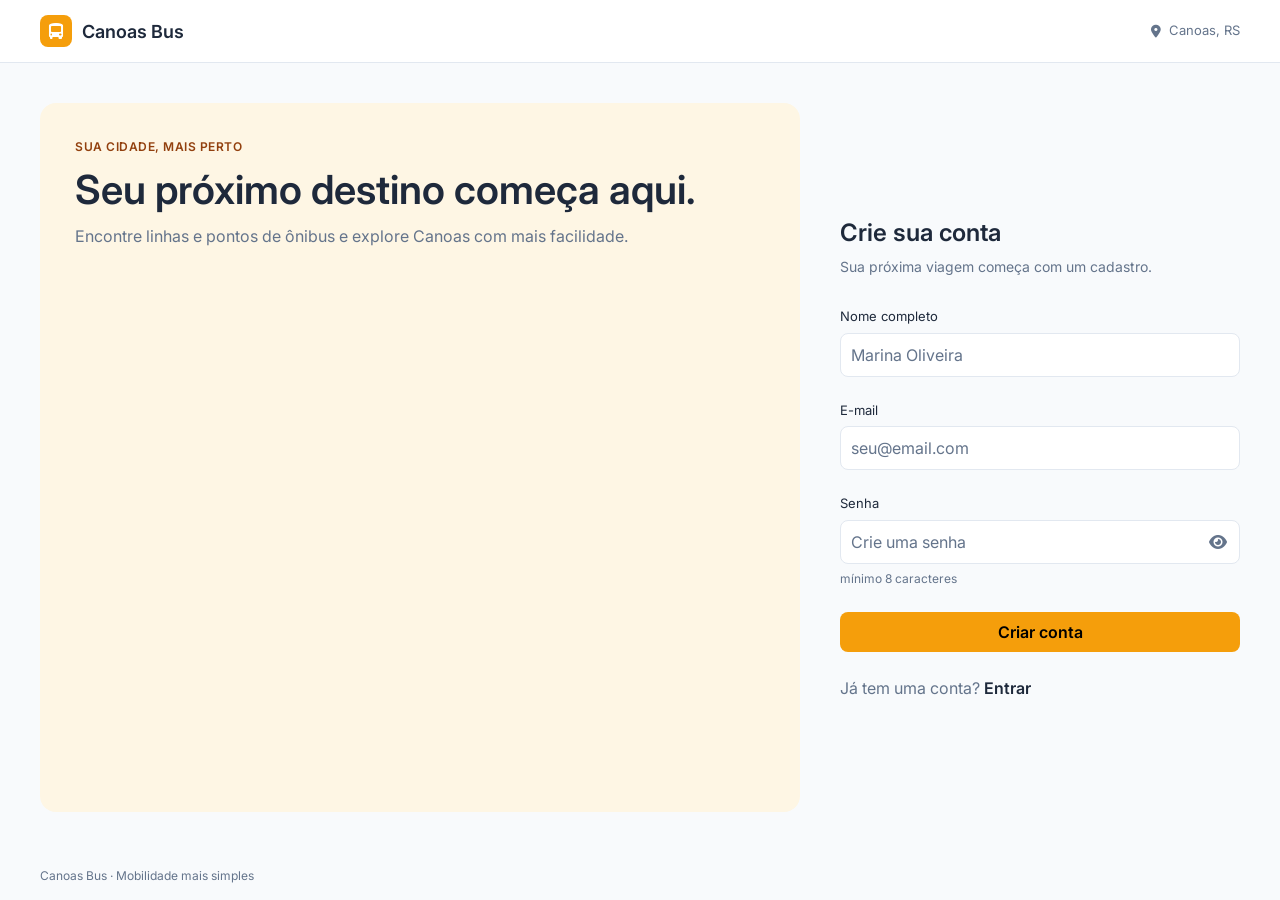
==== criar-conta.html @ e4a2685c "Cadastro e Login finalizados" ====
<!doctype html>
<html lang="pt-br">
  <head>
    <meta charset="UTF-8" />
    <meta name="viewport" content="width=device-width, initial-scale=1.0" />
    <link rel="preconnect" href="https://fonts.googleapis.com" />
    <link rel="preconnect" href="https://fonts.gstatic.com" crossorigin />
    <link
      href="https://fonts.googleapis.com/css2?family=Inter:ital,opsz,wght@0,14..32,100..900;1,14..32,100..900&display=swap"
      rel="stylesheet"
    />
    <link
      rel="stylesheet"
      href="https://cdnjs.cloudflare.com/ajax/libs/font-awesome/6.5.2/css/all.min.css"
    />
    <link rel="stylesheet" href="style.css" />
    <script src="script.js" defer></script>
    <title>Criar conta · Canoas Bus</title>
  </head>
  <body>
    <!-- Cabeçalho -->
    <header class="cabecalho">
      <i class="fa-solid fa-bus-simple cabecalho-logo" aria-hidden="true"></i>
      <h1 class="cabecalho-titulo">Canoas Bus</h1>
      <div class="cabecalho-localizacao">
        <i class="fa-solid fa-location-dot" aria-hidden="true"></i>
        <p>Canoas, RS</p>
      </div>
    </header>

    <!-- Corpo -->
    <main>
      <aside class="apresentacao">
        <p class="apresentacao-slogan">SUA CIDADE, MAIS PERTO</p>
        <p class="apresentacao-titulo">Seu próximo destino começa aqui.</p>
        <p class="apresentacao-texto">
          Encontre linhas e pontos de ônibus e explore Canoas com mais
          facilidade.
        </p>
        <img
          class="apresentacao-imagem"
          src="assets/percurso-ilustrativo.svg"
          alt=""
        />
      </aside>

      <div class="recepcao-formulario">
        <h2>Crie sua conta</h2>
        <p class="frase-apoio">Sua próxima viagem começa com um cadastro.</p>

        <form class="formulario" id="form-cadastro" action="" novalidate>
          <div class="campo-preenchimento">
            <label for="nome">Nome completo</label>
            <input
              type="text"
              id="nome"
              name="nome"
              placeholder="Marina Oliveira"
              autocomplete="name"
            />
          </div>

          <div class="campo-preenchimento">
            <label for="e-mail">E-mail</label>
            <input
              type="email"
              id="e-mail"
              name="e-mail"
              placeholder="seu@email.com"
              autocomplete="email"
            />
          </div>

          <div class="campo-preenchimento">
            <label for="senha">Senha</label>
            <div class="campo-preenchimento-senha">
              <input
                type="password"
                id="senha"
                name="senha"
                placeholder="Crie uma senha"
                autocomplete="new-password"
                aria-describedby="requisito"
                minlength="8"
              />
              <button
                class="botao-mostrar-senha"
                type="button"
                aria-label="Mostrar senha"
              >
                <i class="fa-solid fa-eye" aria-hidden="true"></i>
              </button>
            </div>
            <p id="requisito" class="campo-requisito">mínimo 8 caracteres</p>
          </div>

          <p id="mensagem" class="mensagem" role="alert"></p>

          <button type="submit">Criar conta</button>
        </form>

        <p class="nao-tem-conta">
          Já tem uma conta? <a href="index.html">Entrar</a>
        </p>
      </div>
    </main>

    <!-- Rodapé -->
    <footer>
      <p>Canoas Bus · Mobilidade mais simples</p>
    </footer>
  </body>
</html>
---- style.css ----
@font-face {
  font-family: "Inter";
  src: url("/assets/Inter-VariableFont_opsz\,wght.ttf")
    format("woff2-variations");
  font-weight: 100 900;
  font-style: normal;
  font-display: swap;
}

/*reset CSS*/
html,
body,
div,
span,
applet,
object,
iframe,
h1,
h2,
h3,
h4,
h5,
h6,
p,
blockquote,
pre,
a,
abbr,
acronym,
address,
big,
cite,
code,
del,
dfn,
em,
img,
ins,
kbd,
q,
s,
samp,
small,
strike,
strong,
sub,
sup,
tt,
var,
b,
u,
i,
center,
dl,
dt,
dd,
ol,
ul,
li,
fieldset,
form,
label,
legend,
table,
caption,
tbody,
tfoot,
thead,
tr,
th,
td,
article,
aside,
canvas,
details,
embed,
figure,
figcaption,
footer,
header,
hgroup,
menu,
nav,
output,
ruby,
section,
summary,
time,
mark,
audio,
video {
  margin: 0;
  padding: 0;
  border: 0;
  font-size: 100%;
  font: inherit;
  vertical-align: baseline;
}
article,
aside,
details,
figcaption,
figure,
footer,
header,
hgroup,
menu,
nav,
section {
  display: block;
}
body {
  line-height: 1;
}
ol,
ul {
  list-style: none;
}
blockquote,
q {
  quotes: none;
}
blockquote:before,
blockquote:after,
q:before,
q:after {
  content: "";
  content: none;
}
table {
  border-collapse: collapse;
  border-spacing: 0;
}

/*variaveis globais*/
:root {
  --cor-branco: #ffffff;
  --cor-vermelho: #b91c1c;
  --cor-preto: #1e293b;
  --cor-azul-cinzento: #64748b;
  --cor-laranja: #f59e0b;
  --cor-laranja-escuro: #d97706;
  --cor-laranja-texto: #92400e;
  --cor-creme: #fef6e4;
  --cor-gelo: #f8fafc;
  --cor-verde: #15803d;
  --cor-cinza-claro: #e2e8f0;
  --fonte-global: "Inter", sans-serif;
  --fonte-400: 400;
  --fonte-600: 600;
}

/* Tela Login */

* {
  box-sizing: border-box;
}

body {
  background-color: var(--cor-gelo);
  color: var(--cor-preto);
  font-family: var(--fonte-global);
  font-weight: var(--fonte-400);
  line-height: 1.5;
  display: flex;
  flex-direction: column;
  min-height: 100vh;
}

main {
  flex-grow: 1;
  padding: 24px 20px;
}

h2 {
  font-size: 24px;
  font-weight: var(--fonte-600);
  color: var(--cor-preto);
  margin-bottom: 5px;
}

label {
  font-size: 13px;
  font-weight: var(--fonte-400);
  color: var(--cor-preto);
}

input {
  width: 100%;
  height: 44px;
  padding-left: 10px;
  padding-right: 10px;
  background-color: var(--cor-branco);
  border: 1px solid var(--cor-cinza-claro);
  border-radius: 8px;
  font-family: inherit;
  font-size: inherit;
}

input::placeholder {
  color: var(--cor-azul-cinzento);
}

input:focus {
  outline: 2px solid var(--cor-laranja);
}

button {
  font-family: inherit;
  font-size: inherit;
  width: 100%;
  background-color: var(--cor-laranja);
  border: none;
  border-radius: 8px;
  font-weight: var(--fonte-600);
  cursor: pointer;
  padding: 10px;
}

button:hover {
  background-color: var(--cor-laranja-escuro);
}

footer {
  font-size: 12px;
  color: var(--cor-azul-cinzento);
  padding: 15px 20px;
}

a {
  color: var(--cor-preto);
  font-weight: var(--fonte-600);
  text-decoration: none;
}

.nao-tem-conta {
  color: var(--cor-azul-cinzento);
  padding-top: 24px;
}

/* Cabeçalho */

.cabecalho {
  background-color: var(--cor-branco);
  border-bottom: 1px solid var(--cor-cinza-claro);
  padding: 15px;
  display: flex;
  align-items: center;
  gap: 10px;
}

.cabecalho-titulo {
  font-weight: var(--fonte-600);
  font-size: 18px;
}

.cabecalho-logo {
  width: 32px;
  height: 32px;
  background-color: var(--cor-laranja);
  color: var(--cor-branco);
  border-radius: 8px;
  display: flex;
  align-items: center;
  justify-content: center;
  font-size: 16px;
}

.cabecalho-localizacao {
  display: none;
}

/* Formulário */

.frase-apoio {
  font-size: 14px;
  color: var(--cor-azul-cinzento);
  margin-bottom: 30px;
}

.formulario {
  display: flex;
  flex-direction: column;
  gap: 24px;
}

.campo-preenchimento {
  display: flex;
  flex-direction: column;
  gap: 6px;
}

.campo-preenchimento-senha {
  position: relative;
}

.campo-preenchimento-senha input {
  padding-right: 44px;
}

.botao-mostrar-senha {
  position: absolute;
  top: 50%;
  right: 6px;
  transform: translateY(-50%);
  width: 32px;
  height: 32px;
  padding: 0;
  background-color: transparent;
  color: var(--cor-azul-cinzento);
}

.botao-mostrar-senha:hover {
  background-color: transparent;
  color: var(--cor-preto);
}

/* Card de apresentação (só aparece no desktop) */

.apresentacao {
  display: none;
}

/* Texto auxiliar do campo */

.campo-requisito {
  font-size: 12px;
  color: var(--cor-azul-cinzento);
}

/* Mensagens de erro e sucesso */

.mensagem {
  font-size: 14px;
  font-weight: var(--fonte-600);
}

.mensagem:empty {
  display: none;
}

.mensagem-erro {
  color: var(--cor-vermelho);
}

.mensagem-sucesso {
  color: var(--cor-verde);
}

/* Desktop */

@media (min-width: 768px) {
  .cabecalho {
    padding-left: 40px;
    padding-right: 40px;
  }

  .cabecalho-localizacao {
    display: flex;
    align-items: center;
    gap: 8px;
    margin-left: auto;
    font-size: 13px;
    color: var(--cor-azul-cinzento);
  }

  main {
    display: flex;
    gap: 40px;
    padding: 40px;
  }

  footer {
    padding-left: 40px;
    padding-right: 40px;
  }

  .apresentacao {
    display: flex;
    flex-direction: column;
    flex: 1;
    background-color: var(--cor-creme);
    border-radius: 16px;
    padding: 35px;
  }

  .apresentacao-slogan {
    font-size: 12px;
    font-weight: var(--fonte-600);
    color: var(--cor-laranja-texto);
    letter-spacing: 0.5px;
  }

  .apresentacao-titulo {
    font-size: 40px;
    font-weight: var(--fonte-600);
    color: var(--cor-preto);
    line-height: 1.2;
    margin-top: 10px;
    margin-bottom: 10px;
  }

  .apresentacao-texto {
    font-size: 16px;
    color: var(--cor-azul-cinzento);
  }

  .apresentacao-imagem {
    width: 100%;
    height: auto;
    margin-top: auto;
    padding-top: 50px;
  }

  .recepcao-formulario {
    flex: 1;
    max-width: 400px;
    margin: 0 auto;
    align-self: center;
  }
}
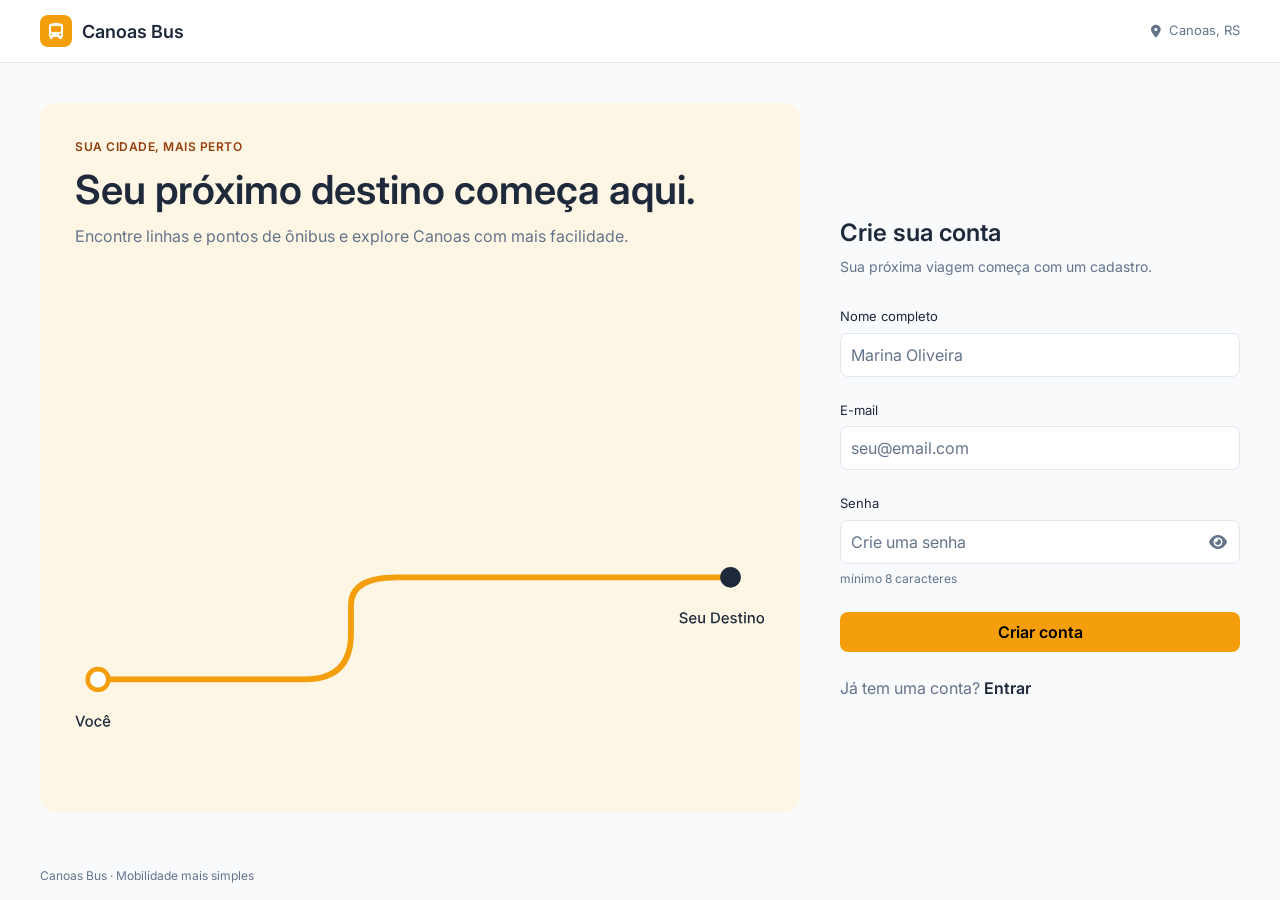
==== commit de8f1086: "Criação e visualização das linhas" ====
--- a/criar-conta.html
+++ b/criar-conta.html
@@ -14,7 +14,9 @@
       href="https://cdnjs.cloudflare.com/ajax/libs/font-awesome/6.5.2/css/all.min.css"
     />
     <link rel="stylesheet" href="style.css" />
+    <link rel="stylesheet" href="login.css" />
     <script src="script.js" defer></script>
+    <link rel="shortcut icon" href="assets/favicon.ico" type="image/x-icon" />
     <title>Criar conta · Canoas Bus</title>
   </head>
   <body>
--- a/style.css
+++ b/style.css
@@ -139,6 +139,8 @@
   --cor-preto: #1e293b;
   --cor-azul-cinzento: #64748b;
   --cor-laranja: #f59e0b;
+  --cor-vermelho-claro: #fef2f2;
+  --cor-verde-claro: #f0fdf4;
   --cor-laranja-escuro: #d97706;
   --cor-laranja-texto: #92400e;
   --cor-creme: #fef6e4;
@@ -150,272 +152,6 @@
   --fonte-600: 600;
 }
 
-/* Tela Login */
-
 * {
   box-sizing: border-box;
 }
-
-body {
-  background-color: var(--cor-gelo);
-  color: var(--cor-preto);
-  font-family: var(--fonte-global);
-  font-weight: var(--fonte-400);
-  line-height: 1.5;
-  display: flex;
-  flex-direction: column;
-  min-height: 100vh;
-}
-
-main {
-  flex-grow: 1;
-  padding: 24px 20px;
-}
-
-h2 {
-  font-size: 24px;
-  font-weight: var(--fonte-600);
-  color: var(--cor-preto);
-  margin-bottom: 5px;
-}
-
-label {
-  font-size: 13px;
-  font-weight: var(--fonte-400);
-  color: var(--cor-preto);
-}
-
-input {
-  width: 100%;
-  height: 44px;
-  padding-left: 10px;
-  padding-right: 10px;
-  background-color: var(--cor-branco);
-  border: 1px solid var(--cor-cinza-claro);
-  border-radius: 8px;
-  font-family: inherit;
-  font-size: inherit;
-}
-
-input::placeholder {
-  color: var(--cor-azul-cinzento);
-}
-
-input:focus {
-  outline: 2px solid var(--cor-laranja);
-}
-
-button {
-  font-family: inherit;
-  font-size: inherit;
-  width: 100%;
-  background-color: var(--cor-laranja);
-  border: none;
-  border-radius: 8px;
-  font-weight: var(--fonte-600);
-  cursor: pointer;
-  padding: 10px;
-}
-
-button:hover {
-  background-color: var(--cor-laranja-escuro);
-}
-
-footer {
-  font-size: 12px;
-  color: var(--cor-azul-cinzento);
-  padding: 15px 20px;
-}
-
-a {
-  color: var(--cor-preto);
-  font-weight: var(--fonte-600);
-  text-decoration: none;
-}
-
-.nao-tem-conta {
-  color: var(--cor-azul-cinzento);
-  padding-top: 24px;
-}
-
-/* Cabeçalho */
-
-.cabecalho {
-  background-color: var(--cor-branco);
-  border-bottom: 1px solid var(--cor-cinza-claro);
-  padding: 15px;
-  display: flex;
-  align-items: center;
-  gap: 10px;
-}
-
-.cabecalho-titulo {
-  font-weight: var(--fonte-600);
-  font-size: 18px;
-}
-
-.cabecalho-logo {
-  width: 32px;
-  height: 32px;
-  background-color: var(--cor-laranja);
-  color: var(--cor-branco);
-  border-radius: 8px;
-  display: flex;
-  align-items: center;
-  justify-content: center;
-  font-size: 16px;
-}
-
-.cabecalho-localizacao {
-  display: none;
-}
-
-/* Formulário */
-
-.frase-apoio {
-  font-size: 14px;
-  color: var(--cor-azul-cinzento);
-  margin-bottom: 30px;
-}
-
-.formulario {
-  display: flex;
-  flex-direction: column;
-  gap: 24px;
-}
-
-.campo-preenchimento {
-  display: flex;
-  flex-direction: column;
-  gap: 6px;
-}
-
-.campo-preenchimento-senha {
-  position: relative;
-}
-
-.campo-preenchimento-senha input {
-  padding-right: 44px;
-}
-
-.botao-mostrar-senha {
-  position: absolute;
-  top: 50%;
-  right: 6px;
-  transform: translateY(-50%);
-  width: 32px;
-  height: 32px;
-  padding: 0;
-  background-color: transparent;
-  color: var(--cor-azul-cinzento);
-}
-
-.botao-mostrar-senha:hover {
-  background-color: transparent;
-  color: var(--cor-preto);
-}
-
-/* Card de apresentação (só aparece no desktop) */
-
-.apresentacao {
-  display: none;
-}
-
-/* Texto auxiliar do campo */
-
-.campo-requisito {
-  font-size: 12px;
-  color: var(--cor-azul-cinzento);
-}
-
-/* Mensagens de erro e sucesso */
-
-.mensagem {
-  font-size: 14px;
-  font-weight: var(--fonte-600);
-}
-
-.mensagem:empty {
-  display: none;
-}
-
-.mensagem-erro {
-  color: var(--cor-vermelho);
-}
-
-.mensagem-sucesso {
-  color: var(--cor-verde);
-}
-
-/* Desktop */
-
-@media (min-width: 768px) {
-  .cabecalho {
-    padding-left: 40px;
-    padding-right: 40px;
-  }
-
-  .cabecalho-localizacao {
-    display: flex;
-    align-items: center;
-    gap: 8px;
-    margin-left: auto;
-    font-size: 13px;
-    color: var(--cor-azul-cinzento);
-  }
-
-  main {
-    display: flex;
-    gap: 40px;
-    padding: 40px;
-  }
-
-  footer {
-    padding-left: 40px;
-    padding-right: 40px;
-  }
-
-  .apresentacao {
-    display: flex;
-    flex-direction: column;
-    flex: 1;
-    background-color: var(--cor-creme);
-    border-radius: 16px;
-    padding: 35px;
-  }
-
-  .apresentacao-slogan {
-    font-size: 12px;
-    font-weight: var(--fonte-600);
-    color: var(--cor-laranja-texto);
-    letter-spacing: 0.5px;
-  }
-
-  .apresentacao-titulo {
-    font-size: 40px;
-    font-weight: var(--fonte-600);
-    color: var(--cor-preto);
-    line-height: 1.2;
-    margin-top: 10px;
-    margin-bottom: 10px;
-  }
-
-  .apresentacao-texto {
-    font-size: 16px;
-    color: var(--cor-azul-cinzento);
-  }
-
-  .apresentacao-imagem {
-    width: 100%;
-    height: auto;
-    margin-top: auto;
-    padding-top: 50px;
-  }
-
-  .recepcao-formulario {
-    flex: 1;
-    max-width: 400px;
-    margin: 0 auto;
-    align-self: center;
-  }
-}
--- a/login.css
+++ b/login.css
@@ -0,0 +1,265 @@
+/* Tela Login */
+
+body {
+  background-color: var(--cor-gelo);
+  color: var(--cor-preto);
+  font-family: var(--fonte-global);
+  font-weight: var(--fonte-400);
+  line-height: 1.5;
+  display: flex;
+  flex-direction: column;
+  min-height: 100vh;
+}
+
+main {
+  flex-grow: 1;
+  padding: 24px 20px;
+}
+
+h2 {
+  font-size: 24px;
+  font-weight: var(--fonte-600);
+  color: var(--cor-preto);
+  margin-bottom: 5px;
+}
+
+label {
+  font-size: 13px;
+  font-weight: var(--fonte-400);
+  color: var(--cor-preto);
+}
+
+input {
+  width: 100%;
+  height: 44px;
+  padding-left: 10px;
+  padding-right: 10px;
+  background-color: var(--cor-branco);
+  border: 1px solid var(--cor-cinza-claro);
+  border-radius: 8px;
+  font-family: inherit;
+  font-size: inherit;
+}
+
+input::placeholder {
+  color: var(--cor-azul-cinzento);
+}
+
+input:focus {
+  outline: 2px solid var(--cor-laranja);
+}
+
+button {
+  font-family: inherit;
+  font-size: inherit;
+  width: 100%;
+  background-color: var(--cor-laranja);
+  border: none;
+  border-radius: 8px;
+  font-weight: var(--fonte-600);
+  cursor: pointer;
+  padding: 10px;
+}
+
+button:hover {
+  background-color: var(--cor-laranja-escuro);
+}
+
+footer {
+  font-size: 12px;
+  color: var(--cor-azul-cinzento);
+  padding: 15px 20px;
+}
+
+a {
+  color: var(--cor-preto);
+  font-weight: var(--fonte-600);
+  text-decoration: none;
+}
+
+.nao-tem-conta {
+  color: var(--cor-azul-cinzento);
+  padding-top: 24px;
+}
+
+/* Cabeçalho */
+
+.cabecalho {
+  background-color: var(--cor-branco);
+  border-bottom: 1px solid var(--cor-cinza-claro);
+  padding: 15px;
+  display: flex;
+  align-items: center;
+  gap: 10px;
+}
+
+.cabecalho-titulo {
+  font-weight: var(--fonte-600);
+  font-size: 18px;
+}
+
+.cabecalho-logo {
+  width: 32px;
+  height: 32px;
+  background-color: var(--cor-laranja);
+  color: var(--cor-branco);
+  border-radius: 8px;
+  display: flex;
+  align-items: center;
+  justify-content: center;
+  font-size: 16px;
+}
+
+.cabecalho-localizacao {
+  display: none;
+}
+
+/* Formulário */
+
+.frase-apoio {
+  font-size: 14px;
+  color: var(--cor-azul-cinzento);
+  margin-bottom: 30px;
+}
+
+.formulario {
+  display: flex;
+  flex-direction: column;
+  gap: 24px;
+}
+
+.campo-preenchimento {
+  display: flex;
+  flex-direction: column;
+  gap: 6px;
+}
+
+.campo-preenchimento-senha {
+  position: relative;
+}
+
+.campo-preenchimento-senha input {
+  padding-right: 44px;
+}
+
+.botao-mostrar-senha {
+  position: absolute;
+  top: 50%;
+  right: 6px;
+  transform: translateY(-50%);
+  width: 32px;
+  height: 32px;
+  padding: 0;
+  background-color: transparent;
+  color: var(--cor-azul-cinzento);
+}
+
+.botao-mostrar-senha:hover {
+  background-color: transparent;
+  color: var(--cor-preto);
+}
+
+/* Card de apresentação (só aparece no desktop) */
+
+.apresentacao {
+  display: none;
+}
+
+/* Texto auxiliar do campo */
+
+.campo-requisito {
+  font-size: 12px;
+  color: var(--cor-azul-cinzento);
+}
+
+/* Mensagens de erro e sucesso */
+
+.mensagem {
+  font-size: 14px;
+  font-weight: var(--fonte-600);
+}
+
+.mensagem:empty {
+  display: none;
+}
+
+.mensagem-erro {
+  color: var(--cor-vermelho);
+}
+
+.mensagem-sucesso {
+  color: var(--cor-verde);
+}
+
+/* Desktop */
+
+@media (min-width: 768px) {
+  .cabecalho {
+    padding-left: 40px;
+    padding-right: 40px;
+  }
+
+  .cabecalho-localizacao {
+    display: flex;
+    align-items: center;
+    gap: 8px;
+    margin-left: auto;
+    font-size: 13px;
+    color: var(--cor-azul-cinzento);
+  }
+
+  main {
+    display: flex;
+    gap: 40px;
+    padding: 40px;
+  }
+
+  footer {
+    padding-left: 40px;
+    padding-right: 40px;
+  }
+
+  .apresentacao {
+    display: flex;
+    flex-direction: column;
+    flex: 1;
+    background-color: var(--cor-creme);
+    border-radius: 16px;
+    padding: 35px;
+  }
+
+  .apresentacao-slogan {
+    font-size: 12px;
+    font-weight: var(--fonte-600);
+    color: var(--cor-laranja-texto);
+    letter-spacing: 0.5px;
+  }
+
+  .apresentacao-titulo {
+    font-size: 40px;
+    font-weight: var(--fonte-600);
+    color: var(--cor-preto);
+    line-height: 1.2;
+    margin-top: 10px;
+    margin-bottom: 10px;
+  }
+
+  .apresentacao-texto {
+    font-size: 16px;
+    color: var(--cor-azul-cinzento);
+  }
+
+  .apresentacao-imagem {
+    width: 100%;
+    height: auto;
+    margin-top: auto;
+    padding-top: 50px;
+  }
+
+  .recepcao-formulario {
+    flex: 1;
+    max-width: 400px;
+    margin: 0 auto;
+    align-self: center;
+  }
+}
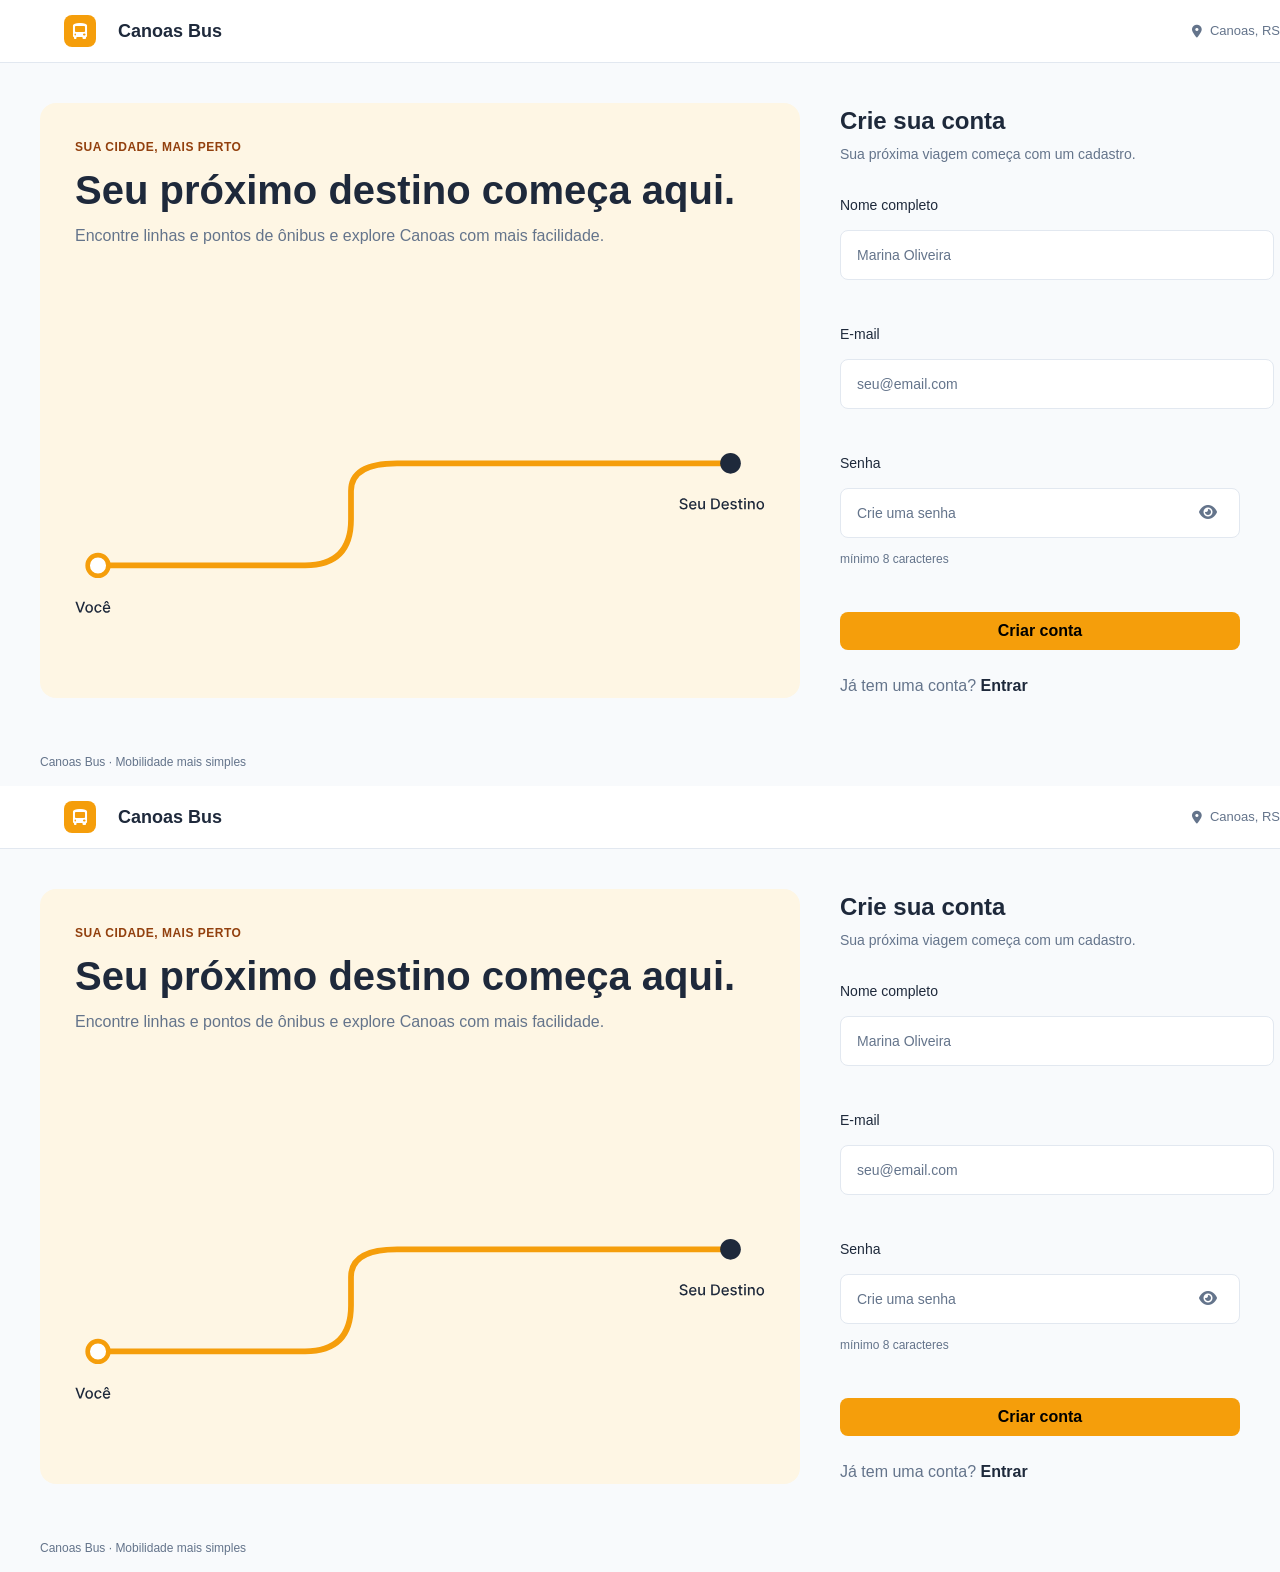
==== commit 603d7336: "git commit -m "Resolve conflitos de merge"" ====
--- a/criar-conta.html
+++ b/criar-conta.html
@@ -113,3 +113,116 @@
     </footer>
   </body>
 </html>
+<!doctype html>
+<html lang="pt-br">
+  <head>
+    <meta charset="UTF-8" />
+    <meta name="viewport" content="width=device-width, initial-scale=1.0" />
+    <link rel="preconnect" href="https://fonts.googleapis.com" />
+    <link rel="preconnect" href="https://fonts.gstatic.com" crossorigin />
+    <link
+      href="https://fonts.googleapis.com/css2?family=Inter:ital,opsz,wght@0,14..32,100..900;1,14..32,100..900&display=swap"
+      rel="stylesheet"
+    />
+    <link
+      rel="stylesheet"
+      href="https://cdnjs.cloudflare.com/ajax/libs/font-awesome/6.5.2/css/all.min.css"
+    />
+    <link rel="stylesheet" href="style.css" />
+    <script src="script.js" defer></script>
+    <title>Criar conta · Canoas Bus</title>
+  </head>
+  <body>
+    <!-- Cabeçalho -->
+    <header class="cabecalho">
+      <i class="fa-solid fa-bus-simple cabecalho-logo" aria-hidden="true"></i>
+      <h1 class="cabecalho-titulo">Canoas Bus</h1>
+      <div class="cabecalho-localizacao">
+        <i class="fa-solid fa-location-dot" aria-hidden="true"></i>
+        <p>Canoas, RS</p>
+      </div>
+    </header>
+
+    <!-- Corpo -->
+    <main>
+      <aside class="apresentacao">
+        <p class="apresentacao-slogan">SUA CIDADE, MAIS PERTO</p>
+        <p class="apresentacao-titulo">Seu próximo destino começa aqui.</p>
+        <p class="apresentacao-texto">
+          Encontre linhas e pontos de ônibus e explore Canoas com mais
+          facilidade.
+        </p>
+        <img
+          class="apresentacao-imagem"
+          src="assets/percurso-ilustrativo.svg"
+          alt=""
+        />
+      </aside>
+
+      <div class="recepcao-formulario">
+        <h2>Crie sua conta</h2>
+        <p class="frase-apoio">Sua próxima viagem começa com um cadastro.</p>
+
+        <form class="formulario" id="form-cadastro" action="" novalidate>
+          <div class="campo-preenchimento">
+            <label for="nome">Nome completo</label>
+            <input
+              type="text"
+              id="nome"
+              name="nome"
+              placeholder="Marina Oliveira"
+              autocomplete="name"
+            />
+          </div>
+
+          <div class="campo-preenchimento">
+            <label for="e-mail">E-mail</label>
+            <input
+              type="email"
+              id="e-mail"
+              name="e-mail"
+              placeholder="seu@email.com"
+              autocomplete="email"
+            />
+          </div>
+
+          <div class="campo-preenchimento">
+            <label for="senha">Senha</label>
+            <div class="campo-preenchimento-senha">
+              <input
+                type="password"
+                id="senha"
+                name="senha"
+                placeholder="Crie uma senha"
+                autocomplete="new-password"
+                aria-describedby="requisito"
+                minlength="8"
+              />
+              <button
+                class="botao-mostrar-senha"
+                type="button"
+                aria-label="Mostrar senha"
+              >
+                <i class="fa-solid fa-eye" aria-hidden="true"></i>
+              </button>
+            </div>
+            <p id="requisito" class="campo-requisito">mínimo 8 caracteres</p>
+          </div>
+
+          <p id="mensagem" class="mensagem" role="alert"></p>
+
+          <button type="submit">Criar conta</button>
+        </form>
+
+        <p class="nao-tem-conta">
+          Já tem uma conta? <a href="index.html">Entrar</a>
+        </p>
+      </div>
+    </main>
+
+    <!-- Rodapé -->
+    <footer>
+      <p>Canoas Bus · Mobilidade mais simples</p>
+    </footer>
+  </body>
+</html>
--- a/style.css
+++ b/style.css
@@ -1,7 +1,11 @@
 @font-face {
   font-family: "Inter";
+<<<<<<< HEAD
+  src: url("/assets/Inter-VariableFont_opsz\,wght.ttf") format("woff2-variations");
+=======
   src: url("/assets/Inter-VariableFont_opsz\,wght.ttf")
     format("woff2-variations");
+>>>>>>> US07-US08-US09---Linhas_e_paradas
   font-weight: 100 900;
   font-style: normal;
   font-display: swap;
@@ -96,6 +100,10 @@
   font: inherit;
   vertical-align: baseline;
 }
+<<<<<<< HEAD
+
+=======
+>>>>>>> US07-US08-US09---Linhas_e_paradas
 article,
 aside,
 details,
@@ -109,17 +117,33 @@
 section {
   display: block;
 }
+<<<<<<< HEAD
+
 body {
   line-height: 1;
 }
+
+=======
+body {
+  line-height: 1;
+}
+>>>>>>> US07-US08-US09---Linhas_e_paradas
 ol,
 ul {
   list-style: none;
 }
+<<<<<<< HEAD
+
+=======
+>>>>>>> US07-US08-US09---Linhas_e_paradas
 blockquote,
 q {
   quotes: none;
 }
+<<<<<<< HEAD
+
+=======
+>>>>>>> US07-US08-US09---Linhas_e_paradas
 blockquote:before,
 blockquote:after,
 q:before,
@@ -127,6 +151,10 @@
   content: "";
   content: none;
 }
+<<<<<<< HEAD
+
+=======
+>>>>>>> US07-US08-US09---Linhas_e_paradas
 table {
   border-collapse: collapse;
   border-spacing: 0;
@@ -139,19 +167,836 @@
   --cor-preto: #1e293b;
   --cor-azul-cinzento: #64748b;
   --cor-laranja: #f59e0b;
+<<<<<<< HEAD
+=======
   --cor-vermelho-claro: #fef2f2;
   --cor-verde-claro: #f0fdf4;
+>>>>>>> US07-US08-US09---Linhas_e_paradas
   --cor-laranja-escuro: #d97706;
   --cor-laranja-texto: #92400e;
   --cor-creme: #fef6e4;
   --cor-gelo: #f8fafc;
   --cor-verde: #15803d;
+<<<<<<< HEAD
+  --cor-verde-claro:#F0FDF4;
   --cor-cinza-claro: #e2e8f0;
+  --cor-vermelho-claro:#FEF2F2;
+=======
+  --cor-cinza-claro: #e2e8f0;
+>>>>>>> US07-US08-US09---Linhas_e_paradas
   --fonte-global: "Inter", sans-serif;
   --fonte-400: 400;
   --fonte-600: 600;
 }
 
+<<<<<<< HEAD
+/* Tela Login */
+
 * {
   box-sizing: border-box;
 }
+
+body {
+  background-color: var(--cor-gelo);
+  color: var(--cor-preto);
+  font-family: var(--fonte-global);
+  font-weight: var(--fonte-400);
+  line-height: 1.5;
+  display: flex;
+  flex-direction: column;
+  min-height: 100vh;
+}
+
+main {
+  flex-grow: 1;
+  padding: 24px 20px;
+}
+
+h2 {
+  font-size: 24px;
+  font-weight: var(--fonte-600);
+  color: var(--cor-preto);
+  margin-bottom: 5px;
+}
+
+label {
+  font-size: 13px;
+  font-weight: var(--fonte-400);
+  color: var(--cor-preto);
+}
+
+input {
+  width: 100%;
+  height: 44px;
+  padding-left: 10px;
+  padding-right: 10px;
+  background-color: var(--cor-branco);
+  border: 1px solid var(--cor-cinza-claro);
+  border-radius: 8px;
+  font-family: inherit;
+  font-size: inherit;
+}
+
+input::placeholder {
+  color: var(--cor-azul-cinzento);
+}
+
+input:focus {
+  outline: 2px solid var(--cor-laranja);
+}
+
+button {
+  font-family: inherit;
+  font-size: inherit;
+  width: 100%;
+  background-color: var(--cor-laranja);
+  border: none;
+  border-radius: 8px;
+  font-weight: var(--fonte-600);
+  cursor: pointer;
+  padding: 10px;
+}
+
+button:hover {
+  background-color: var(--cor-laranja-escuro);
+}
+
+footer {
+  font-size: 12px;
+  color: var(--cor-azul-cinzento);
+  padding: 15px 20px;
+}
+
+a {
+  color: var(--cor-preto);
+  font-weight: var(--fonte-600);
+  text-decoration: none;
+}
+
+.nao-tem-conta {
+  color: var(--cor-azul-cinzento);
+  padding-top: 24px;
+}
+
+/* Cabeçalho */
+
+.cabecalho {
+  background-color: var(--cor-branco);
+  border-bottom: 1px solid var(--cor-cinza-claro);
+  padding: 15px;
+  display: flex;
+  align-items: center;
+  gap: 10px;
+}
+
+.cabecalho-titulo {
+  font-weight: var(--fonte-600);
+  font-size: 18px;
+}
+
+.cabecalho-logo {
+  width: 32px;
+  height: 32px;
+  background-color: var(--cor-laranja);
+  color: var(--cor-branco);
+  border-radius: 8px;
+  display: flex;
+  align-items: center;
+  justify-content: center;
+  font-size: 16px;
+}
+
+.cabecalho-localizacao {
+  display: none;
+}
+
+/* Formulário */
+
+.frase-apoio {
+  font-size: 14px;
+  color: var(--cor-azul-cinzento);
+  margin-bottom: 30px;
+}
+
+.formulario {
+  display: flex;
+  flex-direction: column;
+  gap: 24px;
+}
+
+.campo-preenchimento {
+  display: flex;
+  flex-direction: column;
+  gap: 6px;
+}
+
+.campo-preenchimento-senha {
+  position: relative;
+}
+
+.campo-preenchimento-senha input {
+  padding-right: 44px;
+}
+
+.botao-mostrar-senha {
+  position: absolute;
+  top: 50%;
+  right: 6px;
+  transform: translateY(-50%);
+  width: 32px;
+  height: 32px;
+  padding: 0;
+  background-color: transparent;
+  color: var(--cor-azul-cinzento);
+}
+
+.botao-mostrar-senha:hover {
+  background-color: transparent;
+  color: var(--cor-preto);
+}
+
+/* Card de apresentação (só aparece no desktop) */
+
+.apresentacao {
+  display: none;
+}
+
+
+.campo-requisito {
+  font-size: 12px;
+  color: var(--cor-azul-cinzento);
+}
+
+.mensagem {
+  font-size: 14px;
+  font-weight: var(--fonte-600);
+}
+
+.mensagem:empty {
+  display: none;
+}
+
+.mensagem-erro {
+  color: var(--cor-vermelho);
+}
+
+.mensagem-sucesso {
+  color: var(--cor-verde);
+}
+
+/* Desktop */
+
+@media (min-width: 768px) {
+  .cabecalho {
+    padding-left: 40px;
+    padding-right: 40px;
+  }
+
+  .cabecalho-localizacao {
+    display: flex;
+    align-items: center;
+    gap: 8px;
+    margin-left: auto;
+    font-size: 13px;
+    color: var(--cor-azul-cinzento);
+  }
+
+  main {
+    display: flex;
+    gap: 40px;
+    padding: 40px;
+  }
+
+  footer {
+    padding-left: 40px;
+    padding-right: 40px;
+  }
+
+  .apresentacao {
+    display: flex;
+    flex-direction: column;
+    flex: 1;
+    background-color: var(--cor-creme);
+    border-radius: 16px;
+    padding: 35px;
+  }
+
+  .apresentacao-slogan {
+    font-size: 12px;
+    font-weight: var(--fonte-600);
+    color: var(--cor-laranja-texto);
+    letter-spacing: 0.5px;
+  }
+
+  .apresentacao-titulo {
+    font-size: 40px;
+    font-weight: var(--fonte-600);
+    color: var(--cor-preto);
+    line-height: 1.2;
+    margin-top: 10px;
+    margin-bottom: 10px;
+  }
+
+  .apresentacao-texto {
+    font-size: 16px;
+    color: var(--cor-azul-cinzento);
+  }
+
+  .apresentacao-imagem {
+    width: 100%;
+    height: auto;
+    margin-top: auto;
+    padding-top: 50px;
+  }
+
+  .recepcao-formulario {
+    flex: 1;
+    max-width: 400px;
+    margin: 0 auto;
+    align-self: center;
+  }
+}
+
+/**************************************************/
+/*****************DADOS ATUALIZADOS****************/
+/**************************************************/
+
+body {
+  font-family: 'Inter', sans-serif;
+  background-color:var(--cor-gelo);
+  margin: 0;
+  padding: 0;
+  color: var(--cor-preto);
+}
+
+.cabecalho {
+  background-color: var(--cor-branco);
+  border-bottom: 1px solid var(--cor-cinza-claro);
+  padding: 15px 0;
+  display: flex;
+  align-items: center;
+}
+
+.cabecalho-logo {
+  width: 32px;
+  height: 32px;
+  background-color: var(--cor-laranja);
+  color: var(--cor-branco);
+  border-radius: 8px;
+  display: flex;
+  align-items: center;
+  justify-content: center;
+  margin-left: 64px;
+}
+
+.cabecalho-logo img {
+  width: 40px;
+  height: 40px;
+}
+
+.cabecalho-titulo {
+  font-weight: var(--fonte-600);
+  font-size: 18px;
+  margin-left: 12px;
+  color: var(--cor-preto);
+}
+
+.cabecalho-opcoes {
+  display: flex;
+  flex-direction: row;
+  margin-left: 80px;
+  gap: 2.5rem;
+}
+
+.cabecalho-opcoes a {
+  text-decoration: none;
+  color: var(--cor-azul-cinzento);
+  font-size: 14px;
+}
+
+.cabecalho-opcoes a.ativo {
+  color: var(--cor-preto);
+  font-weight: 600;
+  position: relative;
+}
+
+.cabecalho-opcoes a.ativo::after {
+  content: '';
+  position: absolute;
+  bottom: -23px;
+  left: 0;
+  width: 100%;
+  height: 3px;
+  background-color: var(--cor-laranja);
+}
+
+.cabecalho-usuario-sair {
+  display: flex;
+  flex-direction: row;
+  align-items: center;
+  gap: 2.5rem;
+  margin-left: auto;
+  margin-right: 64px;
+}
+
+.cabecalho-usuario {
+  color: var(--cor-azul-cinzento);
+  font-size: 14px;
+}
+
+.cabecalho-sair {
+  display: flex;
+  align-items: center;
+  gap: 8px;
+}
+
+.cabecalho-sair a {
+  text-decoration: none;
+  color: var(--cor-preto);
+}
+
+.cabecalho-sair img {
+  width: 16px;
+  height: 16px;
+}
+
+.main-dados {
+  display: flex;
+  flex-direction: column;
+  max-width: 1200px;
+  margin: 40px auto;
+  padding: 0 24px;
+}
+
+.btn-menu {
+  display: none;
+  background: none;
+  border: none;
+  font-size: 20px;
+  cursor: pointer;
+  color: var(--cor-preto);
+}
+
+.breadcrumb {
+  font-size: 12px;
+  font-weight: bold;
+  color: var(--cor-azul-cinzento);
+  text-transform: uppercase;
+  letter-spacing: 0.5px;
+  list-style: none;
+  padding: 0;
+  margin: 0 0 12px 0;
+}
+
+.breadcrumb a {
+  color: var(--cor-azul-cinzento);
+  text-decoration: none;
+}
+
+.dados-titulo {
+  margin: 0 0 4px 0;
+  color: var(--cor-preto);
+  font-size: 2rem;
+  font-weight: 600;
+}
+
+.dados-subtitulo {
+  color: var(--cor-azul-cinzento);
+  font-size: 14px;
+}
+
+.principal-dados {
+  display: flex;
+  flex-direction: row;
+  background-color: var(--cor-branco);
+  border-radius: 12px;
+  margin-top: 24px;
+  border: 1px solid var(--cor-cinza-claro);
+  justify-content: space-between;
+  padding: 32px;
+  gap: 40px;
+}
+
+.secao-dados {
+  flex: 1;
+  display: flex;
+  flex-direction: column;
+}
+
+.secao-dados h2 {
+  font-size: 18px;
+  font-weight: 600;
+  margin: 0 0 4px 0;
+  color: var(--cor-preto);
+}
+
+.secao-dados > span {
+  font-size: 14px;
+  color: var(--cor-azul-cinzento);
+  margin-bottom: 24px;
+}
+
+.campo-preenchimento {
+  display: flex;
+  flex-direction: column;
+  margin-bottom: 20px;
+}
+
+.campo-preenchimento label {
+  font-size: 14px;
+  font-weight: 500;
+  color: var(--cor-preto);
+  margin-bottom: 8px;
+}
+
+.campo-preenchimento input {
+  height: 48px;
+  padding: 0 16px;
+  border: 1px solid var(--cor-cinza-claro);
+  border-radius: 8px;
+  font-size: 14px;
+  color: var(--cor-preto);
+  outline: none;
+  transition: border-color 0.2s;
+}
+
+.campo-preenchimento input:focus {
+  border-color: var(--cor-laranja);
+}
+
+.campo-preenchimento-senha {
+  position: relative;
+  display: flex;
+  align-items: center;
+}
+
+.campo-preenchimento-senha input {
+  width: 100%;
+}
+
+.botao-mostrar-senha {
+  position: absolute;
+  right: 16px;
+  background: none;
+  border: none;
+  cursor: pointer;
+  color: var(--cor-azul-cinzento);
+  font-size: 16px;
+}
+
+.campo-requisito {
+  font-size: 12px;
+  color: var(--cor-azul-cinzento);
+  margin: 6px 0 0 0;
+}
+
+.secao-frase {
+  width: 320px;
+  padding-left: 32px;
+  border-left: 1px solid var(--cor-cinza-claro);
+  display: flex;
+  flex-direction: column;
+  justify-content: center;
+}
+
+.secao-frase h3 {
+  margin: 0 0 12px 0;
+  font-size: 18px;
+  font-weight: var(--fonte-600);
+  color: var(--cor-preto);
+}
+
+.secao-frase p {
+  margin: 0;
+  font-size: 14px;
+  color: var(--cor-azul-cinzento);
+  line-height: 1.5;
+}
+
+.acoes-formulario {
+  display: flex;
+  align-items: center;
+  gap: 16px;
+  margin-top: 24px;
+}
+
+.btn-salvar {
+  height: 48px;
+  width: 180px;
+  background-color: var(--cor-laranja);
+  color: var(--cor-preto);
+  font-weight: 600;
+  border: none;
+  border-radius: 12px;
+  cursor: pointer;
+  transition: filter 0.2s;
+}
+
+.btn-salvar:hover {
+  filter: brightness(0.95);
+}
+
+.status-atualizado {
+  background-color: var(--cor-verde-claro);
+  color: var(--cor-verde);
+  padding: 12px 20px;
+  border-radius: 8px;
+  font-size: 14px;
+  font-weight: 500;
+}
+
+.secao-excluir {
+  display: flex;
+  justify-content: space-between;
+  align-items: center;
+  background-color: var(--cor-branco);
+  border: 1px solid var(--cor-cinza-claro);
+  border-radius: 12px;
+  padding: 24px;
+  margin-top: 32px;
+}
+
+.secao-excluir-esquerda p {
+  font-size: 16px;
+  font-weight: 600;
+  color: var(--cor-preto);
+  margin: 0 0 4px 0;
+}
+
+.secao-excluir-esquerda span {
+  font-size: 14px;
+  color: var(--cor-azul-cinzento);
+}
+
+.btn-excluir {
+  background-color: var(--cor-vermelho-claro);
+  color: var(--cor-vermelho);
+  border: none;
+  border-radius: 6px;
+  padding: 10px 16px;
+  font-size: 14px;
+  font-weight: 500;
+  cursor: pointer;
+  transition: background-color 0.2s ease;
+}
+
+/* Esconde o checkbox original */
+.modal-checkbox {
+  display: none;
+}
+
+/* O seu botão de exclusão (que agora é um label funcional) */
+.btn-excluir {
+  background-color: #dc3545; /* Vermelho padrão para ações destrutivas */
+  color: white;
+  padding: 10px 20px;
+  border-radius: 5px;
+  cursor: pointer;
+  font-family: sans-serif;
+  font-size: 14px;
+  font-weight: bold;
+  display: inline-block;
+  border: none;
+  transition: background 0.2s;
+  text-align: center;
+}
+
+.btn-excluir:hover {
+  background-color: #b02a37;
+}
+
+/* Fundo escuro do modal (Overlay) */
+.modal-overlay {
+  position: fixed;
+  top: 0;
+  left: 0;
+  width: 100%;
+  height: 100%;
+  background-color: rgba(0, 0, 0, 0.5);
+  display: flex;
+  justify-content: center;
+  align-items: center;
+  
+  /* Estado inicial: Oculto */
+  opacity: 0;
+  pointer-events: none;
+  transition: opacity 0.3s ease;
+}
+
+/* Caixa de conteúdo do modal */
+.modal-container {
+  background: white;
+  padding: 30px;
+  border-radius: 8px;
+  width: 90%;
+  max-width: 400px;
+  box-shadow: 0 4px 10px rgba(0, 0, 0, 0.2);
+  transform: translateY(-20px);
+  transition: transform 0.3s ease;
+}
+
+.modal-container h2 {
+  margin-top: 0;
+  color: #333;
+}
+
+.modal-container p {
+  color: #666;
+  margin-bottom: 20px;
+}
+
+
+.modal-btns {
+  display: flex;
+  justify-content: flex-end;
+  gap: 10px;
+}
+
+
+.btn-cancelar {
+  background-color: var(--cor-branco);
+  color: var(--cor-preto);
+  padding: 8px 16px;
+  border-radius: 4px;
+  cursor: pointer;
+  font-size: 14px;
+  border:1px solid var(--cor-azul-cinzento);
+}
+
+.btn-confirmar-exclusao {
+  background-color: var(--cor-vermelho);
+  color: var(--cor-branco);
+  padding: 8px 16px;
+  border-radius: 4px;
+  cursor: pointer;
+  border: none;
+  font-size: 14px;
+}
+
+.btn-confirmar-exclusao:hover {
+  background-color:var(--cor-vermelho);
+}
+
+.modal-checkbox:checked ~ .modal-overlay {
+  opacity: 1;
+  pointer-events: auto;
+}
+
+.modal-checkbox:checked ~ .modal-overlay .modal-container {
+  transform: translateY(0);
+}
+
+/**************************************************/
+/********************* MOBILE *********************/
+/**************************************************/
+
+@media (max-width: 768px) {
+  .cabecalho-logo {
+    margin-left: 16px;
+  }
+
+  .cabecalho-opcoes,
+  .cabecalho-usuario-sair {
+    display: none;
+  }
+
+  .btn-menu {
+    display: block;
+    margin-left: auto;
+    margin-right: 16px;
+  }
+
+  .main-dados {
+    margin: 20px 16px;
+    padding: 0;
+  }
+
+  .dados-titulo {
+    font-size: 1.5rem;
+  }
+
+  .principal-dados {
+    flex-direction: column;
+    padding: 20px;
+    margin-top: 16px;
+    gap: 0;
+  }
+
+  .secao-frase {
+    display: none;
+  }
+
+  .secao-dados {
+    width: 100%;
+    margin: 0;
+  }
+
+  .acoes-formulario {
+    flex-direction: column;
+    align-items: stretch;
+  }
+
+  .btn-salvar {
+    width: 100%;
+    max-width: none;
+  }
+
+  .status-atualizado {
+    text-align: center;
+  }
+
+  .secao-excluir {
+    flex-direction: column;
+    align-items: flex-start;
+    gap: 16px;
+  }
+
+  .secao-excluir-direita {
+    width: 100%;
+  }
+
+  .btn-excluir {
+    width: 100%;
+  }
+}
+
+/**************************************************/
+/**************** CABECALHO ADMIN ****************/
+/**************************************************/
+
+.cabecalho-admin {
+  background-color: var(--cor-branco);
+  border-bottom: 1px solid var(--cor-cinza-claro);
+  padding: 15px;
+  display: flex;
+  flex-direction: row;
+  gap: 10px;
+}
+
+.cabecalho-admin img {
+  margin-left: 64px;
+}
+
+.cabecalho-admin h1 {
+  font-weight: var(--fonte-600);
+  font-size: 18px;
+}
+
+.nav-admin {
+  margin-left: 116px;
+}
+
+.nav-admin ul {
+  gap: 71px;
+  display: flex;
+  flex-direction: row;
+  align-items: center;
+  list-style: none;
+  padding: 0;
+  margin: 0;
+}
+=======
+* {
+  box-sizing: border-box;
+}
+>>>>>>> US07-US08-US09---Linhas_e_paradas
--- a/style.css
+++ b/style.css
@@ -1,7 +1,11 @@
 @font-face {
   font-family: "Inter";
+<<<<<<< HEAD
+  src: url("/assets/Inter-VariableFont_opsz\,wght.ttf") format("woff2-variations");
+=======
   src: url("/assets/Inter-VariableFont_opsz\,wght.ttf")
     format("woff2-variations");
+>>>>>>> US07-US08-US09---Linhas_e_paradas
   font-weight: 100 900;
   font-style: normal;
   font-display: swap;
@@ -96,6 +100,10 @@
   font: inherit;
   vertical-align: baseline;
 }
+<<<<<<< HEAD
+
+=======
+>>>>>>> US07-US08-US09---Linhas_e_paradas
 article,
 aside,
 details,
@@ -109,17 +117,33 @@
 section {
   display: block;
 }
+<<<<<<< HEAD
+
 body {
   line-height: 1;
 }
+
+=======
+body {
+  line-height: 1;
+}
+>>>>>>> US07-US08-US09---Linhas_e_paradas
 ol,
 ul {
   list-style: none;
 }
+<<<<<<< HEAD
+
+=======
+>>>>>>> US07-US08-US09---Linhas_e_paradas
 blockquote,
 q {
   quotes: none;
 }
+<<<<<<< HEAD
+
+=======
+>>>>>>> US07-US08-US09---Linhas_e_paradas
 blockquote:before,
 blockquote:after,
 q:before,
@@ -127,6 +151,10 @@
   content: "";
   content: none;
 }
+<<<<<<< HEAD
+
+=======
+>>>>>>> US07-US08-US09---Linhas_e_paradas
 table {
   border-collapse: collapse;
   border-spacing: 0;
@@ -139,19 +167,836 @@
   --cor-preto: #1e293b;
   --cor-azul-cinzento: #64748b;
   --cor-laranja: #f59e0b;
+<<<<<<< HEAD
+=======
   --cor-vermelho-claro: #fef2f2;
   --cor-verde-claro: #f0fdf4;
+>>>>>>> US07-US08-US09---Linhas_e_paradas
   --cor-laranja-escuro: #d97706;
   --cor-laranja-texto: #92400e;
   --cor-creme: #fef6e4;
   --cor-gelo: #f8fafc;
   --cor-verde: #15803d;
+<<<<<<< HEAD
+  --cor-verde-claro:#F0FDF4;
   --cor-cinza-claro: #e2e8f0;
+  --cor-vermelho-claro:#FEF2F2;
+=======
+  --cor-cinza-claro: #e2e8f0;
+>>>>>>> US07-US08-US09---Linhas_e_paradas
   --fonte-global: "Inter", sans-serif;
   --fonte-400: 400;
   --fonte-600: 600;
 }
 
+<<<<<<< HEAD
+/* Tela Login */
+
 * {
   box-sizing: border-box;
 }
+
+body {
+  background-color: var(--cor-gelo);
+  color: var(--cor-preto);
+  font-family: var(--fonte-global);
+  font-weight: var(--fonte-400);
+  line-height: 1.5;
+  display: flex;
+  flex-direction: column;
+  min-height: 100vh;
+}
+
+main {
+  flex-grow: 1;
+  padding: 24px 20px;
+}
+
+h2 {
+  font-size: 24px;
+  font-weight: var(--fonte-600);
+  color: var(--cor-preto);
+  margin-bottom: 5px;
+}
+
+label {
+  font-size: 13px;
+  font-weight: var(--fonte-400);
+  color: var(--cor-preto);
+}
+
+input {
+  width: 100%;
+  height: 44px;
+  padding-left: 10px;
+  padding-right: 10px;
+  background-color: var(--cor-branco);
+  border: 1px solid var(--cor-cinza-claro);
+  border-radius: 8px;
+  font-family: inherit;
+  font-size: inherit;
+}
+
+input::placeholder {
+  color: var(--cor-azul-cinzento);
+}
+
+input:focus {
+  outline: 2px solid var(--cor-laranja);
+}
+
+button {
+  font-family: inherit;
+  font-size: inherit;
+  width: 100%;
+  background-color: var(--cor-laranja);
+  border: none;
+  border-radius: 8px;
+  font-weight: var(--fonte-600);
+  cursor: pointer;
+  padding: 10px;
+}
+
+button:hover {
+  background-color: var(--cor-laranja-escuro);
+}
+
+footer {
+  font-size: 12px;
+  color: var(--cor-azul-cinzento);
+  padding: 15px 20px;
+}
+
+a {
+  color: var(--cor-preto);
+  font-weight: var(--fonte-600);
+  text-decoration: none;
+}
+
+.nao-tem-conta {
+  color: var(--cor-azul-cinzento);
+  padding-top: 24px;
+}
+
+/* Cabeçalho */
+
+.cabecalho {
+  background-color: var(--cor-branco);
+  border-bottom: 1px solid var(--cor-cinza-claro);
+  padding: 15px;
+  display: flex;
+  align-items: center;
+  gap: 10px;
+}
+
+.cabecalho-titulo {
+  font-weight: var(--fonte-600);
+  font-size: 18px;
+}
+
+.cabecalho-logo {
+  width: 32px;
+  height: 32px;
+  background-color: var(--cor-laranja);
+  color: var(--cor-branco);
+  border-radius: 8px;
+  display: flex;
+  align-items: center;
+  justify-content: center;
+  font-size: 16px;
+}
+
+.cabecalho-localizacao {
+  display: none;
+}
+
+/* Formulário */
+
+.frase-apoio {
+  font-size: 14px;
+  color: var(--cor-azul-cinzento);
+  margin-bottom: 30px;
+}
+
+.formulario {
+  display: flex;
+  flex-direction: column;
+  gap: 24px;
+}
+
+.campo-preenchimento {
+  display: flex;
+  flex-direction: column;
+  gap: 6px;
+}
+
+.campo-preenchimento-senha {
+  position: relative;
+}
+
+.campo-preenchimento-senha input {
+  padding-right: 44px;
+}
+
+.botao-mostrar-senha {
+  position: absolute;
+  top: 50%;
+  right: 6px;
+  transform: translateY(-50%);
+  width: 32px;
+  height: 32px;
+  padding: 0;
+  background-color: transparent;
+  color: var(--cor-azul-cinzento);
+}
+
+.botao-mostrar-senha:hover {
+  background-color: transparent;
+  color: var(--cor-preto);
+}
+
+/* Card de apresentação (só aparece no desktop) */
+
+.apresentacao {
+  display: none;
+}
+
+
+.campo-requisito {
+  font-size: 12px;
+  color: var(--cor-azul-cinzento);
+}
+
+.mensagem {
+  font-size: 14px;
+  font-weight: var(--fonte-600);
+}
+
+.mensagem:empty {
+  display: none;
+}
+
+.mensagem-erro {
+  color: var(--cor-vermelho);
+}
+
+.mensagem-sucesso {
+  color: var(--cor-verde);
+}
+
+/* Desktop */
+
+@media (min-width: 768px) {
+  .cabecalho {
+    padding-left: 40px;
+    padding-right: 40px;
+  }
+
+  .cabecalho-localizacao {
+    display: flex;
+    align-items: center;
+    gap: 8px;
+    margin-left: auto;
+    font-size: 13px;
+    color: var(--cor-azul-cinzento);
+  }
+
+  main {
+    display: flex;
+    gap: 40px;
+    padding: 40px;
+  }
+
+  footer {
+    padding-left: 40px;
+    padding-right: 40px;
+  }
+
+  .apresentacao {
+    display: flex;
+    flex-direction: column;
+    flex: 1;
+    background-color: var(--cor-creme);
+    border-radius: 16px;
+    padding: 35px;
+  }
+
+  .apresentacao-slogan {
+    font-size: 12px;
+    font-weight: var(--fonte-600);
+    color: var(--cor-laranja-texto);
+    letter-spacing: 0.5px;
+  }
+
+  .apresentacao-titulo {
+    font-size: 40px;
+    font-weight: var(--fonte-600);
+    color: var(--cor-preto);
+    line-height: 1.2;
+    margin-top: 10px;
+    margin-bottom: 10px;
+  }
+
+  .apresentacao-texto {
+    font-size: 16px;
+    color: var(--cor-azul-cinzento);
+  }
+
+  .apresentacao-imagem {
+    width: 100%;
+    height: auto;
+    margin-top: auto;
+    padding-top: 50px;
+  }
+
+  .recepcao-formulario {
+    flex: 1;
+    max-width: 400px;
+    margin: 0 auto;
+    align-self: center;
+  }
+}
+
+/**************************************************/
+/*****************DADOS ATUALIZADOS****************/
+/**************************************************/
+
+body {
+  font-family: 'Inter', sans-serif;
+  background-color:var(--cor-gelo);
+  margin: 0;
+  padding: 0;
+  color: var(--cor-preto);
+}
+
+.cabecalho {
+  background-color: var(--cor-branco);
+  border-bottom: 1px solid var(--cor-cinza-claro);
+  padding: 15px 0;
+  display: flex;
+  align-items: center;
+}
+
+.cabecalho-logo {
+  width: 32px;
+  height: 32px;
+  background-color: var(--cor-laranja);
+  color: var(--cor-branco);
+  border-radius: 8px;
+  display: flex;
+  align-items: center;
+  justify-content: center;
+  margin-left: 64px;
+}
+
+.cabecalho-logo img {
+  width: 40px;
+  height: 40px;
+}
+
+.cabecalho-titulo {
+  font-weight: var(--fonte-600);
+  font-size: 18px;
+  margin-left: 12px;
+  color: var(--cor-preto);
+}
+
+.cabecalho-opcoes {
+  display: flex;
+  flex-direction: row;
+  margin-left: 80px;
+  gap: 2.5rem;
+}
+
+.cabecalho-opcoes a {
+  text-decoration: none;
+  color: var(--cor-azul-cinzento);
+  font-size: 14px;
+}
+
+.cabecalho-opcoes a.ativo {
+  color: var(--cor-preto);
+  font-weight: 600;
+  position: relative;
+}
+
+.cabecalho-opcoes a.ativo::after {
+  content: '';
+  position: absolute;
+  bottom: -23px;
+  left: 0;
+  width: 100%;
+  height: 3px;
+  background-color: var(--cor-laranja);
+}
+
+.cabecalho-usuario-sair {
+  display: flex;
+  flex-direction: row;
+  align-items: center;
+  gap: 2.5rem;
+  margin-left: auto;
+  margin-right: 64px;
+}
+
+.cabecalho-usuario {
+  color: var(--cor-azul-cinzento);
+  font-size: 14px;
+}
+
+.cabecalho-sair {
+  display: flex;
+  align-items: center;
+  gap: 8px;
+}
+
+.cabecalho-sair a {
+  text-decoration: none;
+  color: var(--cor-preto);
+}
+
+.cabecalho-sair img {
+  width: 16px;
+  height: 16px;
+}
+
+.main-dados {
+  display: flex;
+  flex-direction: column;
+  max-width: 1200px;
+  margin: 40px auto;
+  padding: 0 24px;
+}
+
+.btn-menu {
+  display: none;
+  background: none;
+  border: none;
+  font-size: 20px;
+  cursor: pointer;
+  color: var(--cor-preto);
+}
+
+.breadcrumb {
+  font-size: 12px;
+  font-weight: bold;
+  color: var(--cor-azul-cinzento);
+  text-transform: uppercase;
+  letter-spacing: 0.5px;
+  list-style: none;
+  padding: 0;
+  margin: 0 0 12px 0;
+}
+
+.breadcrumb a {
+  color: var(--cor-azul-cinzento);
+  text-decoration: none;
+}
+
+.dados-titulo {
+  margin: 0 0 4px 0;
+  color: var(--cor-preto);
+  font-size: 2rem;
+  font-weight: 600;
+}
+
+.dados-subtitulo {
+  color: var(--cor-azul-cinzento);
+  font-size: 14px;
+}
+
+.principal-dados {
+  display: flex;
+  flex-direction: row;
+  background-color: var(--cor-branco);
+  border-radius: 12px;
+  margin-top: 24px;
+  border: 1px solid var(--cor-cinza-claro);
+  justify-content: space-between;
+  padding: 32px;
+  gap: 40px;
+}
+
+.secao-dados {
+  flex: 1;
+  display: flex;
+  flex-direction: column;
+}
+
+.secao-dados h2 {
+  font-size: 18px;
+  font-weight: 600;
+  margin: 0 0 4px 0;
+  color: var(--cor-preto);
+}
+
+.secao-dados > span {
+  font-size: 14px;
+  color: var(--cor-azul-cinzento);
+  margin-bottom: 24px;
+}
+
+.campo-preenchimento {
+  display: flex;
+  flex-direction: column;
+  margin-bottom: 20px;
+}
+
+.campo-preenchimento label {
+  font-size: 14px;
+  font-weight: 500;
+  color: var(--cor-preto);
+  margin-bottom: 8px;
+}
+
+.campo-preenchimento input {
+  height: 48px;
+  padding: 0 16px;
+  border: 1px solid var(--cor-cinza-claro);
+  border-radius: 8px;
+  font-size: 14px;
+  color: var(--cor-preto);
+  outline: none;
+  transition: border-color 0.2s;
+}
+
+.campo-preenchimento input:focus {
+  border-color: var(--cor-laranja);
+}
+
+.campo-preenchimento-senha {
+  position: relative;
+  display: flex;
+  align-items: center;
+}
+
+.campo-preenchimento-senha input {
+  width: 100%;
+}
+
+.botao-mostrar-senha {
+  position: absolute;
+  right: 16px;
+  background: none;
+  border: none;
+  cursor: pointer;
+  color: var(--cor-azul-cinzento);
+  font-size: 16px;
+}
+
+.campo-requisito {
+  font-size: 12px;
+  color: var(--cor-azul-cinzento);
+  margin: 6px 0 0 0;
+}
+
+.secao-frase {
+  width: 320px;
+  padding-left: 32px;
+  border-left: 1px solid var(--cor-cinza-claro);
+  display: flex;
+  flex-direction: column;
+  justify-content: center;
+}
+
+.secao-frase h3 {
+  margin: 0 0 12px 0;
+  font-size: 18px;
+  font-weight: var(--fonte-600);
+  color: var(--cor-preto);
+}
+
+.secao-frase p {
+  margin: 0;
+  font-size: 14px;
+  color: var(--cor-azul-cinzento);
+  line-height: 1.5;
+}
+
+.acoes-formulario {
+  display: flex;
+  align-items: center;
+  gap: 16px;
+  margin-top: 24px;
+}
+
+.btn-salvar {
+  height: 48px;
+  width: 180px;
+  background-color: var(--cor-laranja);
+  color: var(--cor-preto);
+  font-weight: 600;
+  border: none;
+  border-radius: 12px;
+  cursor: pointer;
+  transition: filter 0.2s;
+}
+
+.btn-salvar:hover {
+  filter: brightness(0.95);
+}
+
+.status-atualizado {
+  background-color: var(--cor-verde-claro);
+  color: var(--cor-verde);
+  padding: 12px 20px;
+  border-radius: 8px;
+  font-size: 14px;
+  font-weight: 500;
+}
+
+.secao-excluir {
+  display: flex;
+  justify-content: space-between;
+  align-items: center;
+  background-color: var(--cor-branco);
+  border: 1px solid var(--cor-cinza-claro);
+  border-radius: 12px;
+  padding: 24px;
+  margin-top: 32px;
+}
+
+.secao-excluir-esquerda p {
+  font-size: 16px;
+  font-weight: 600;
+  color: var(--cor-preto);
+  margin: 0 0 4px 0;
+}
+
+.secao-excluir-esquerda span {
+  font-size: 14px;
+  color: var(--cor-azul-cinzento);
+}
+
+.btn-excluir {
+  background-color: var(--cor-vermelho-claro);
+  color: var(--cor-vermelho);
+  border: none;
+  border-radius: 6px;
+  padding: 10px 16px;
+  font-size: 14px;
+  font-weight: 500;
+  cursor: pointer;
+  transition: background-color 0.2s ease;
+}
+
+/* Esconde o checkbox original */
+.modal-checkbox {
+  display: none;
+}
+
+/* O seu botão de exclusão (que agora é um label funcional) */
+.btn-excluir {
+  background-color: #dc3545; /* Vermelho padrão para ações destrutivas */
+  color: white;
+  padding: 10px 20px;
+  border-radius: 5px;
+  cursor: pointer;
+  font-family: sans-serif;
+  font-size: 14px;
+  font-weight: bold;
+  display: inline-block;
+  border: none;
+  transition: background 0.2s;
+  text-align: center;
+}
+
+.btn-excluir:hover {
+  background-color: #b02a37;
+}
+
+/* Fundo escuro do modal (Overlay) */
+.modal-overlay {
+  position: fixed;
+  top: 0;
+  left: 0;
+  width: 100%;
+  height: 100%;
+  background-color: rgba(0, 0, 0, 0.5);
+  display: flex;
+  justify-content: center;
+  align-items: center;
+  
+  /* Estado inicial: Oculto */
+  opacity: 0;
+  pointer-events: none;
+  transition: opacity 0.3s ease;
+}
+
+/* Caixa de conteúdo do modal */
+.modal-container {
+  background: white;
+  padding: 30px;
+  border-radius: 8px;
+  width: 90%;
+  max-width: 400px;
+  box-shadow: 0 4px 10px rgba(0, 0, 0, 0.2);
+  transform: translateY(-20px);
+  transition: transform 0.3s ease;
+}
+
+.modal-container h2 {
+  margin-top: 0;
+  color: #333;
+}
+
+.modal-container p {
+  color: #666;
+  margin-bottom: 20px;
+}
+
+
+.modal-btns {
+  display: flex;
+  justify-content: flex-end;
+  gap: 10px;
+}
+
+
+.btn-cancelar {
+  background-color: var(--cor-branco);
+  color: var(--cor-preto);
+  padding: 8px 16px;
+  border-radius: 4px;
+  cursor: pointer;
+  font-size: 14px;
+  border:1px solid var(--cor-azul-cinzento);
+}
+
+.btn-confirmar-exclusao {
+  background-color: var(--cor-vermelho);
+  color: var(--cor-branco);
+  padding: 8px 16px;
+  border-radius: 4px;
+  cursor: pointer;
+  border: none;
+  font-size: 14px;
+}
+
+.btn-confirmar-exclusao:hover {
+  background-color:var(--cor-vermelho);
+}
+
+.modal-checkbox:checked ~ .modal-overlay {
+  opacity: 1;
+  pointer-events: auto;
+}
+
+.modal-checkbox:checked ~ .modal-overlay .modal-container {
+  transform: translateY(0);
+}
+
+/**************************************************/
+/********************* MOBILE *********************/
+/**************************************************/
+
+@media (max-width: 768px) {
+  .cabecalho-logo {
+    margin-left: 16px;
+  }
+
+  .cabecalho-opcoes,
+  .cabecalho-usuario-sair {
+    display: none;
+  }
+
+  .btn-menu {
+    display: block;
+    margin-left: auto;
+    margin-right: 16px;
+  }
+
+  .main-dados {
+    margin: 20px 16px;
+    padding: 0;
+  }
+
+  .dados-titulo {
+    font-size: 1.5rem;
+  }
+
+  .principal-dados {
+    flex-direction: column;
+    padding: 20px;
+    margin-top: 16px;
+    gap: 0;
+  }
+
+  .secao-frase {
+    display: none;
+  }
+
+  .secao-dados {
+    width: 100%;
+    margin: 0;
+  }
+
+  .acoes-formulario {
+    flex-direction: column;
+    align-items: stretch;
+  }
+
+  .btn-salvar {
+    width: 100%;
+    max-width: none;
+  }
+
+  .status-atualizado {
+    text-align: center;
+  }
+
+  .secao-excluir {
+    flex-direction: column;
+    align-items: flex-start;
+    gap: 16px;
+  }
+
+  .secao-excluir-direita {
+    width: 100%;
+  }
+
+  .btn-excluir {
+    width: 100%;
+  }
+}
+
+/**************************************************/
+/**************** CABECALHO ADMIN ****************/
+/**************************************************/
+
+.cabecalho-admin {
+  background-color: var(--cor-branco);
+  border-bottom: 1px solid var(--cor-cinza-claro);
+  padding: 15px;
+  display: flex;
+  flex-direction: row;
+  gap: 10px;
+}
+
+.cabecalho-admin img {
+  margin-left: 64px;
+}
+
+.cabecalho-admin h1 {
+  font-weight: var(--fonte-600);
+  font-size: 18px;
+}
+
+.nav-admin {
+  margin-left: 116px;
+}
+
+.nav-admin ul {
+  gap: 71px;
+  display: flex;
+  flex-direction: row;
+  align-items: center;
+  list-style: none;
+  padding: 0;
+  margin: 0;
+}
+=======
+* {
+  box-sizing: border-box;
+}
+>>>>>>> US07-US08-US09---Linhas_e_paradas
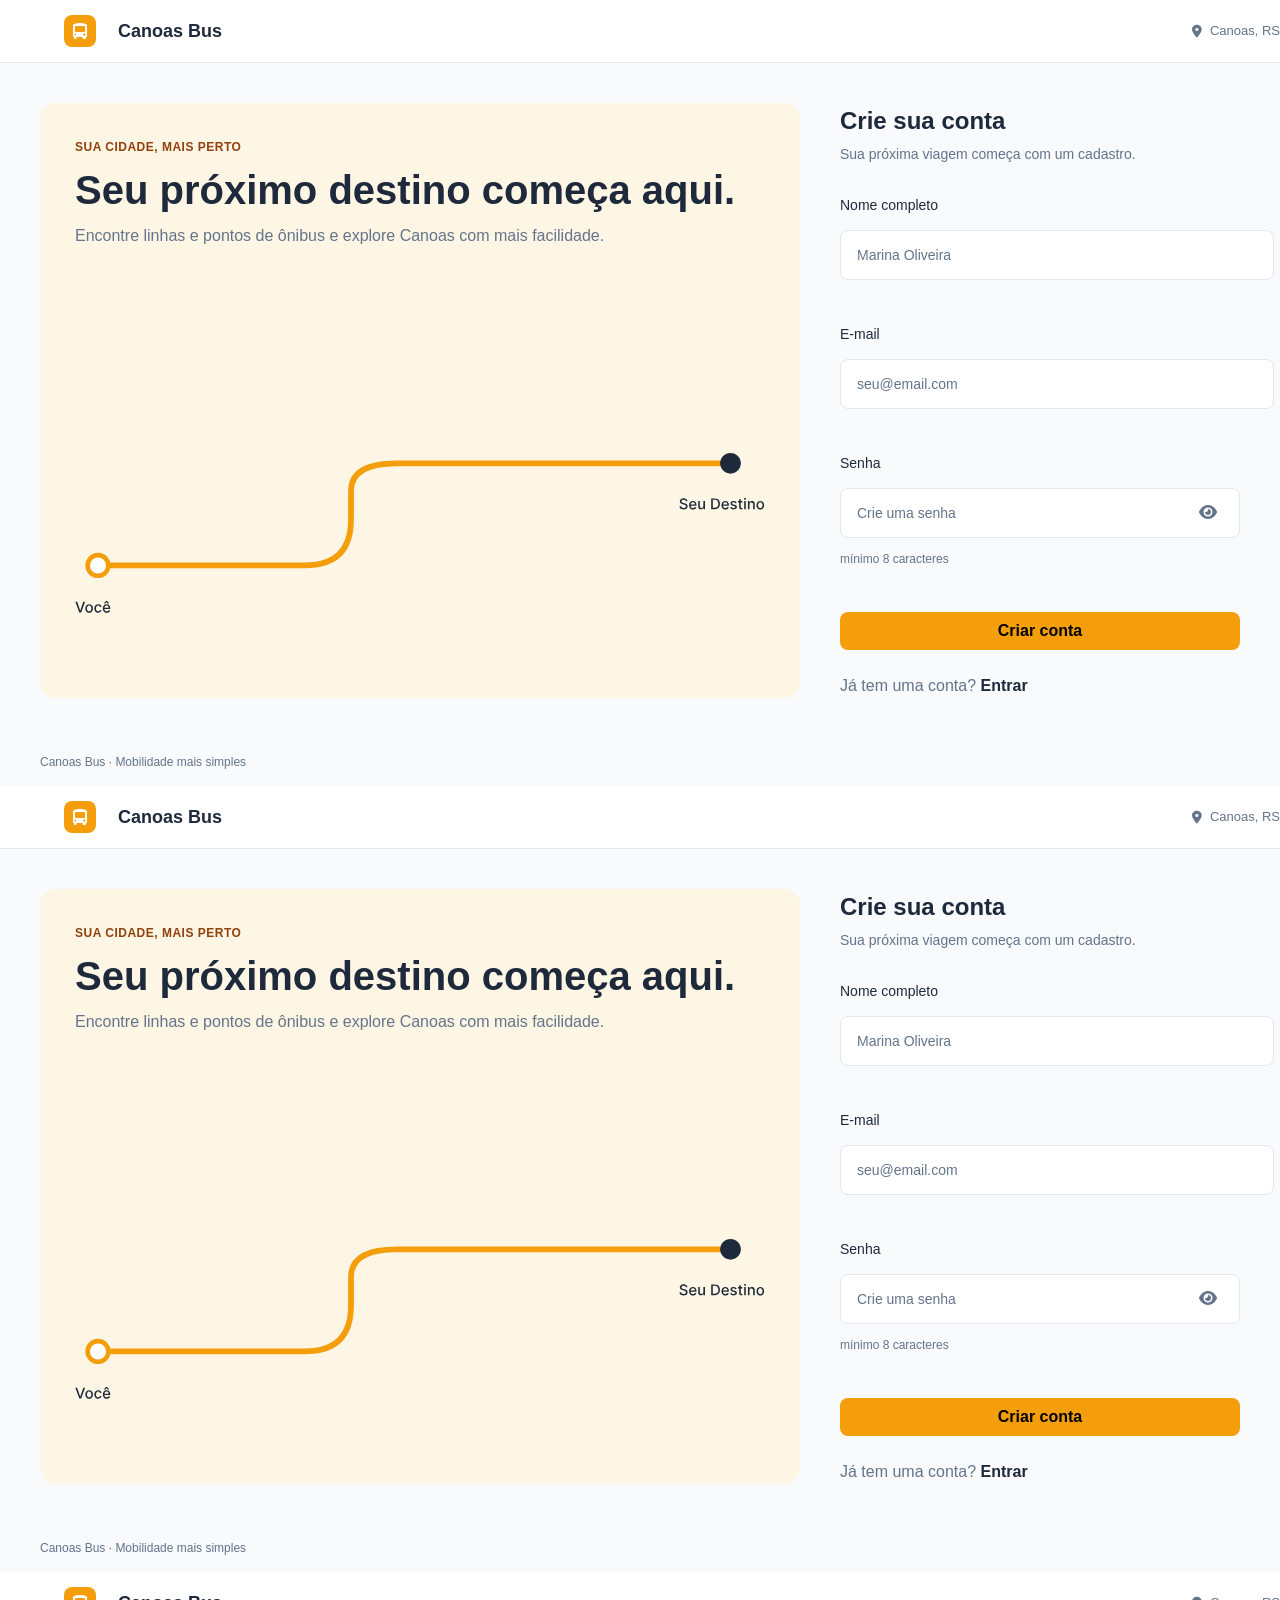
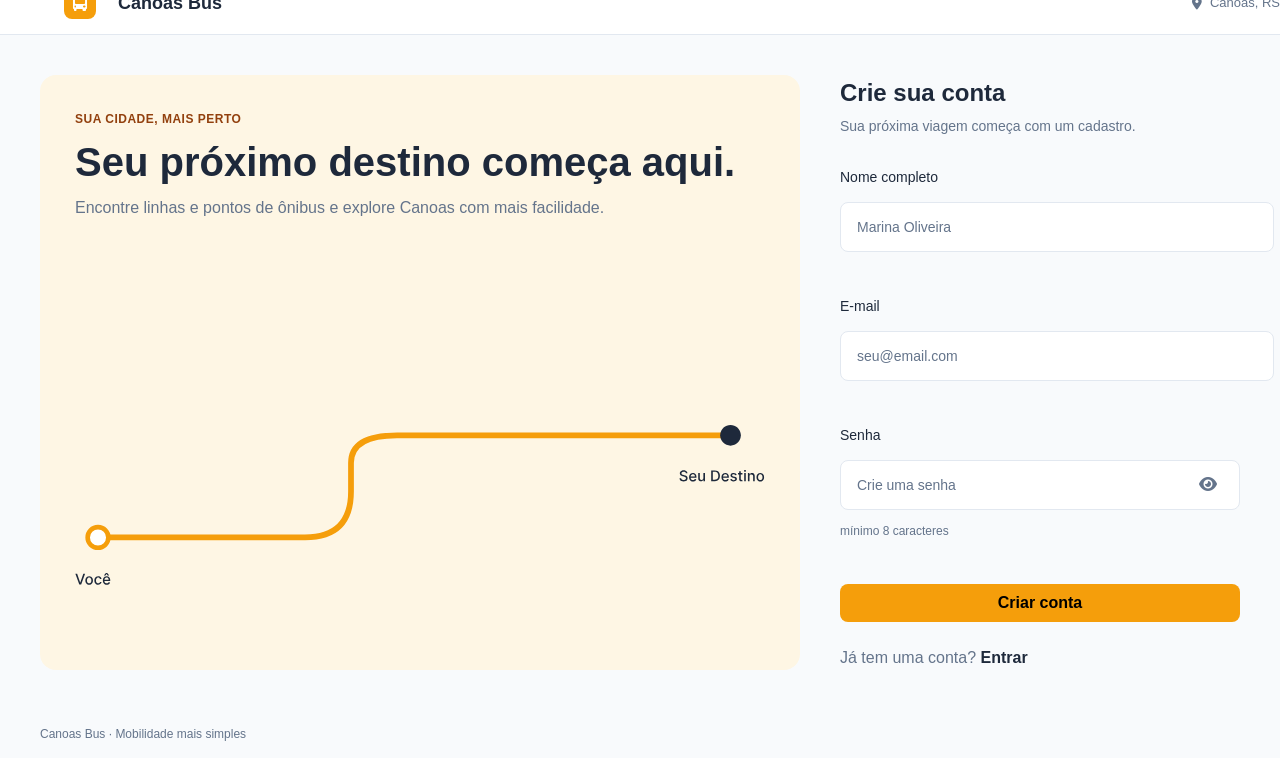
==== commit f8e04f58: "Merge branch 'US01-/-US02---" ====
--- a/criar-conta.html
+++ b/criar-conta.html
@@ -226,3 +226,116 @@
     </footer>
   </body>
 </html>
+<!doctype html>
+<html lang="pt-br">
+  <head>
+    <meta charset="UTF-8" />
+    <meta name="viewport" content="width=device-width, initial-scale=1.0" />
+    <link rel="preconnect" href="https://fonts.googleapis.com" />
+    <link rel="preconnect" href="https://fonts.gstatic.com" crossorigin />
+    <link
+      href="https://fonts.googleapis.com/css2?family=Inter:ital,opsz,wght@0,14..32,100..900;1,14..32,100..900&display=swap"
+      rel="stylesheet"
+    />
+    <link
+      rel="stylesheet"
+      href="https://cdnjs.cloudflare.com/ajax/libs/font-awesome/6.5.2/css/all.min.css"
+    />
+    <link rel="stylesheet" href="style.css" />
+    <script src="script.js" defer></script>
+    <title>Criar conta · Canoas Bus</title>
+  </head>
+  <body>
+    <!-- Cabeçalho -->
+    <header class="cabecalho">
+      <i class="fa-solid fa-bus-simple cabecalho-logo" aria-hidden="true"></i>
+      <h1 class="cabecalho-titulo">Canoas Bus</h1>
+      <div class="cabecalho-localizacao">
+        <i class="fa-solid fa-location-dot" aria-hidden="true"></i>
+        <p>Canoas, RS</p>
+      </div>
+    </header>
+
+    <!-- Corpo -->
+    <main>
+      <aside class="apresentacao">
+        <p class="apresentacao-slogan">SUA CIDADE, MAIS PERTO</p>
+        <p class="apresentacao-titulo">Seu próximo destino começa aqui.</p>
+        <p class="apresentacao-texto">
+          Encontre linhas e pontos de ônibus e explore Canoas com mais
+          facilidade.
+        </p>
+        <img
+          class="apresentacao-imagem"
+          src="assets/percurso-ilustrativo.svg"
+          alt=""
+        />
+      </aside>
+
+      <div class="recepcao-formulario">
+        <h2>Crie sua conta</h2>
+        <p class="frase-apoio">Sua próxima viagem começa com um cadastro.</p>
+
+        <form class="formulario" id="form-cadastro" action="" novalidate>
+          <div class="campo-preenchimento">
+            <label for="nome">Nome completo</label>
+            <input
+              type="text"
+              id="nome"
+              name="nome"
+              placeholder="Marina Oliveira"
+              autocomplete="name"
+            />
+          </div>
+
+          <div class="campo-preenchimento">
+            <label for="e-mail">E-mail</label>
+            <input
+              type="email"
+              id="e-mail"
+              name="e-mail"
+              placeholder="seu@email.com"
+              autocomplete="email"
+            />
+          </div>
+
+          <div class="campo-preenchimento">
+            <label for="senha">Senha</label>
+            <div class="campo-preenchimento-senha">
+              <input
+                type="password"
+                id="senha"
+                name="senha"
+                placeholder="Crie uma senha"
+                autocomplete="new-password"
+                aria-describedby="requisito"
+                minlength="8"
+              />
+              <button
+                class="botao-mostrar-senha"
+                type="button"
+                aria-label="Mostrar senha"
+              >
+                <i class="fa-solid fa-eye" aria-hidden="true"></i>
+              </button>
+            </div>
+            <p id="requisito" class="campo-requisito">mínimo 8 caracteres</p>
+          </div>
+
+          <p id="mensagem" class="mensagem" role="alert"></p>
+
+          <button type="submit">Criar conta</button>
+        </form>
+
+        <p class="nao-tem-conta">
+          Já tem uma conta? <a href="index.html">Entrar</a>
+        </p>
+      </div>
+    </main>
+
+    <!-- Rodapé -->
+    <footer>
+      <p>Canoas Bus · Mobilidade mais simples</p>
+    </footer>
+  </body>
+</html>
--- a/style.css
+++ b/style.css
@@ -1,11 +1,11 @@
 @font-face {
   font-family: "Inter";
-<<<<<<< HEAD
+<<<<<<< HEAD
   src: url("/assets/Inter-VariableFont_opsz\,wght.ttf") format("woff2-variations");
-=======
+=======
   src: url("/assets/Inter-VariableFont_opsz\,wght.ttf")
     format("woff2-variations");
->>>>>>> US07-US08-US09---Linhas_e_paradas
+>>>>>>> US07-US08-US09---Linhas_e_paradas
   font-weight: 100 900;
   font-style: normal;
   font-display: swap;
@@ -100,10 +100,10 @@
   font: inherit;
   vertical-align: baseline;
 }
-<<<<<<< HEAD
-
-=======
->>>>>>> US07-US08-US09---Linhas_e_paradas
+<<<<<<< HEAD
+
+=======
+>>>>>>> US07-US08-US09---Linhas_e_paradas
 article,
 aside,
 details,
@@ -117,33 +117,33 @@
 section {
   display: block;
 }
-<<<<<<< HEAD
+<<<<<<< HEAD
 
 body {
   line-height: 1;
 }
 
-=======
+=======
 body {
   line-height: 1;
 }
->>>>>>> US07-US08-US09---Linhas_e_paradas
+>>>>>>> US07-US08-US09---Linhas_e_paradas
 ol,
 ul {
   list-style: none;
 }
-<<<<<<< HEAD
-
-=======
->>>>>>> US07-US08-US09---Linhas_e_paradas
+<<<<<<< HEAD
+
+=======
+>>>>>>> US07-US08-US09---Linhas_e_paradas
 blockquote,
 q {
   quotes: none;
 }
-<<<<<<< HEAD
-
-=======
->>>>>>> US07-US08-US09---Linhas_e_paradas
+<<<<<<< HEAD
+
+=======
+>>>>>>> US07-US08-US09---Linhas_e_paradas
 blockquote:before,
 blockquote:after,
 q:before,
@@ -151,10 +151,10 @@
   content: "";
   content: none;
 }
-<<<<<<< HEAD
-
-=======
->>>>>>> US07-US08-US09---Linhas_e_paradas
+<<<<<<< HEAD
+
+=======
+>>>>>>> US07-US08-US09---Linhas_e_paradas
 table {
   border-collapse: collapse;
   border-spacing: 0;
@@ -167,29 +167,29 @@
   --cor-preto: #1e293b;
   --cor-azul-cinzento: #64748b;
   --cor-laranja: #f59e0b;
-<<<<<<< HEAD
-=======
+<<<<<<< HEAD
+=======
   --cor-vermelho-claro: #fef2f2;
   --cor-verde-claro: #f0fdf4;
->>>>>>> US07-US08-US09---Linhas_e_paradas
+>>>>>>> US07-US08-US09---Linhas_e_paradas
   --cor-laranja-escuro: #d97706;
   --cor-laranja-texto: #92400e;
   --cor-creme: #fef6e4;
   --cor-gelo: #f8fafc;
   --cor-verde: #15803d;
-<<<<<<< HEAD
+<<<<<<< HEAD
   --cor-verde-claro:#F0FDF4;
   --cor-cinza-claro: #e2e8f0;
   --cor-vermelho-claro:#FEF2F2;
-=======
+=======
   --cor-cinza-claro: #e2e8f0;
->>>>>>> US07-US08-US09---Linhas_e_paradas
+>>>>>>> US07-US08-US09---Linhas_e_paradas
   --fonte-global: "Inter", sans-serif;
   --fonte-400: 400;
   --fonte-600: 600;
 }
 
-<<<<<<< HEAD
+<<<<<<< HEAD
 /* Tela Login */
 
 * {
@@ -994,9 +994,9 @@
   list-style: none;
   padding: 0;
   margin: 0;
-}
-=======
+}
+=======
 * {
   box-sizing: border-box;
 }
->>>>>>> US07-US08-US09---Linhas_e_paradas
+>>>>>>> US07-US08-US09---Linhas_e_paradas
--- a/style.css
+++ b/style.css
@@ -1,11 +1,11 @@
 @font-face {
   font-family: "Inter";
-<<<<<<< HEAD
+<<<<<<< HEAD
   src: url("/assets/Inter-VariableFont_opsz\,wght.ttf") format("woff2-variations");
-=======
+=======
   src: url("/assets/Inter-VariableFont_opsz\,wght.ttf")
     format("woff2-variations");
->>>>>>> US07-US08-US09---Linhas_e_paradas
+>>>>>>> US07-US08-US09---Linhas_e_paradas
   font-weight: 100 900;
   font-style: normal;
   font-display: swap;
@@ -100,10 +100,10 @@
   font: inherit;
   vertical-align: baseline;
 }
-<<<<<<< HEAD
-
-=======
->>>>>>> US07-US08-US09---Linhas_e_paradas
+<<<<<<< HEAD
+
+=======
+>>>>>>> US07-US08-US09---Linhas_e_paradas
 article,
 aside,
 details,
@@ -117,33 +117,33 @@
 section {
   display: block;
 }
-<<<<<<< HEAD
+<<<<<<< HEAD
 
 body {
   line-height: 1;
 }
 
-=======
+=======
 body {
   line-height: 1;
 }
->>>>>>> US07-US08-US09---Linhas_e_paradas
+>>>>>>> US07-US08-US09---Linhas_e_paradas
 ol,
 ul {
   list-style: none;
 }
-<<<<<<< HEAD
-
-=======
->>>>>>> US07-US08-US09---Linhas_e_paradas
+<<<<<<< HEAD
+
+=======
+>>>>>>> US07-US08-US09---Linhas_e_paradas
 blockquote,
 q {
   quotes: none;
 }
-<<<<<<< HEAD
-
-=======
->>>>>>> US07-US08-US09---Linhas_e_paradas
+<<<<<<< HEAD
+
+=======
+>>>>>>> US07-US08-US09---Linhas_e_paradas
 blockquote:before,
 blockquote:after,
 q:before,
@@ -151,10 +151,10 @@
   content: "";
   content: none;
 }
-<<<<<<< HEAD
-
-=======
->>>>>>> US07-US08-US09---Linhas_e_paradas
+<<<<<<< HEAD
+
+=======
+>>>>>>> US07-US08-US09---Linhas_e_paradas
 table {
   border-collapse: collapse;
   border-spacing: 0;
@@ -167,29 +167,29 @@
   --cor-preto: #1e293b;
   --cor-azul-cinzento: #64748b;
   --cor-laranja: #f59e0b;
-<<<<<<< HEAD
-=======
+<<<<<<< HEAD
+=======
   --cor-vermelho-claro: #fef2f2;
   --cor-verde-claro: #f0fdf4;
->>>>>>> US07-US08-US09---Linhas_e_paradas
+>>>>>>> US07-US08-US09---Linhas_e_paradas
   --cor-laranja-escuro: #d97706;
   --cor-laranja-texto: #92400e;
   --cor-creme: #fef6e4;
   --cor-gelo: #f8fafc;
   --cor-verde: #15803d;
-<<<<<<< HEAD
+<<<<<<< HEAD
   --cor-verde-claro:#F0FDF4;
   --cor-cinza-claro: #e2e8f0;
   --cor-vermelho-claro:#FEF2F2;
-=======
+=======
   --cor-cinza-claro: #e2e8f0;
->>>>>>> US07-US08-US09---Linhas_e_paradas
+>>>>>>> US07-US08-US09---Linhas_e_paradas
   --fonte-global: "Inter", sans-serif;
   --fonte-400: 400;
   --fonte-600: 600;
 }
 
-<<<<<<< HEAD
+<<<<<<< HEAD
 /* Tela Login */
 
 * {
@@ -994,9 +994,9 @@
   list-style: none;
   padding: 0;
   margin: 0;
-}
-=======
+}
+=======
 * {
   box-sizing: border-box;
 }
->>>>>>> US07-US08-US09---Linhas_e_paradas
+>>>>>>> US07-US08-US09---Linhas_e_paradas
--- a/style.css
+++ b/style.css
@@ -1,11 +1,11 @@
 @font-face {
   font-family: "Inter";
-<<<<<<< HEAD
+<<<<<<< HEAD
   src: url("/assets/Inter-VariableFont_opsz\,wght.ttf") format("woff2-variations");
-=======
+=======
   src: url("/assets/Inter-VariableFont_opsz\,wght.ttf")
     format("woff2-variations");
->>>>>>> US07-US08-US09---Linhas_e_paradas
+>>>>>>> US07-US08-US09---Linhas_e_paradas
   font-weight: 100 900;
   font-style: normal;
   font-display: swap;
@@ -100,10 +100,10 @@
   font: inherit;
   vertical-align: baseline;
 }
-<<<<<<< HEAD
-
-=======
->>>>>>> US07-US08-US09---Linhas_e_paradas
+<<<<<<< HEAD
+
+=======
+>>>>>>> US07-US08-US09---Linhas_e_paradas
 article,
 aside,
 details,
@@ -117,33 +117,33 @@
 section {
   display: block;
 }
-<<<<<<< HEAD
+<<<<<<< HEAD
 
 body {
   line-height: 1;
 }
 
-=======
+=======
 body {
   line-height: 1;
 }
->>>>>>> US07-US08-US09---Linhas_e_paradas
+>>>>>>> US07-US08-US09---Linhas_e_paradas
 ol,
 ul {
   list-style: none;
 }
-<<<<<<< HEAD
-
-=======
->>>>>>> US07-US08-US09---Linhas_e_paradas
+<<<<<<< HEAD
+
+=======
+>>>>>>> US07-US08-US09---Linhas_e_paradas
 blockquote,
 q {
   quotes: none;
 }
-<<<<<<< HEAD
-
-=======
->>>>>>> US07-US08-US09---Linhas_e_paradas
+<<<<<<< HEAD
+
+=======
+>>>>>>> US07-US08-US09---Linhas_e_paradas
 blockquote:before,
 blockquote:after,
 q:before,
@@ -151,10 +151,10 @@
   content: "";
   content: none;
 }
-<<<<<<< HEAD
-
-=======
->>>>>>> US07-US08-US09---Linhas_e_paradas
+<<<<<<< HEAD
+
+=======
+>>>>>>> US07-US08-US09---Linhas_e_paradas
 table {
   border-collapse: collapse;
   border-spacing: 0;
@@ -167,29 +167,29 @@
   --cor-preto: #1e293b;
   --cor-azul-cinzento: #64748b;
   --cor-laranja: #f59e0b;
-<<<<<<< HEAD
-=======
+<<<<<<< HEAD
+=======
   --cor-vermelho-claro: #fef2f2;
   --cor-verde-claro: #f0fdf4;
->>>>>>> US07-US08-US09---Linhas_e_paradas
+>>>>>>> US07-US08-US09---Linhas_e_paradas
   --cor-laranja-escuro: #d97706;
   --cor-laranja-texto: #92400e;
   --cor-creme: #fef6e4;
   --cor-gelo: #f8fafc;
   --cor-verde: #15803d;
-<<<<<<< HEAD
+<<<<<<< HEAD
   --cor-verde-claro:#F0FDF4;
   --cor-cinza-claro: #e2e8f0;
   --cor-vermelho-claro:#FEF2F2;
-=======
+=======
   --cor-cinza-claro: #e2e8f0;
->>>>>>> US07-US08-US09---Linhas_e_paradas
+>>>>>>> US07-US08-US09---Linhas_e_paradas
   --fonte-global: "Inter", sans-serif;
   --fonte-400: 400;
   --fonte-600: 600;
 }
 
-<<<<<<< HEAD
+<<<<<<< HEAD
 /* Tela Login */
 
 * {
@@ -994,9 +994,9 @@
   list-style: none;
   padding: 0;
   margin: 0;
-}
-=======
+}
+=======
 * {
   box-sizing: border-box;
 }
->>>>>>> US07-US08-US09---Linhas_e_paradas
+>>>>>>> US07-US08-US09---Linhas_e_paradas
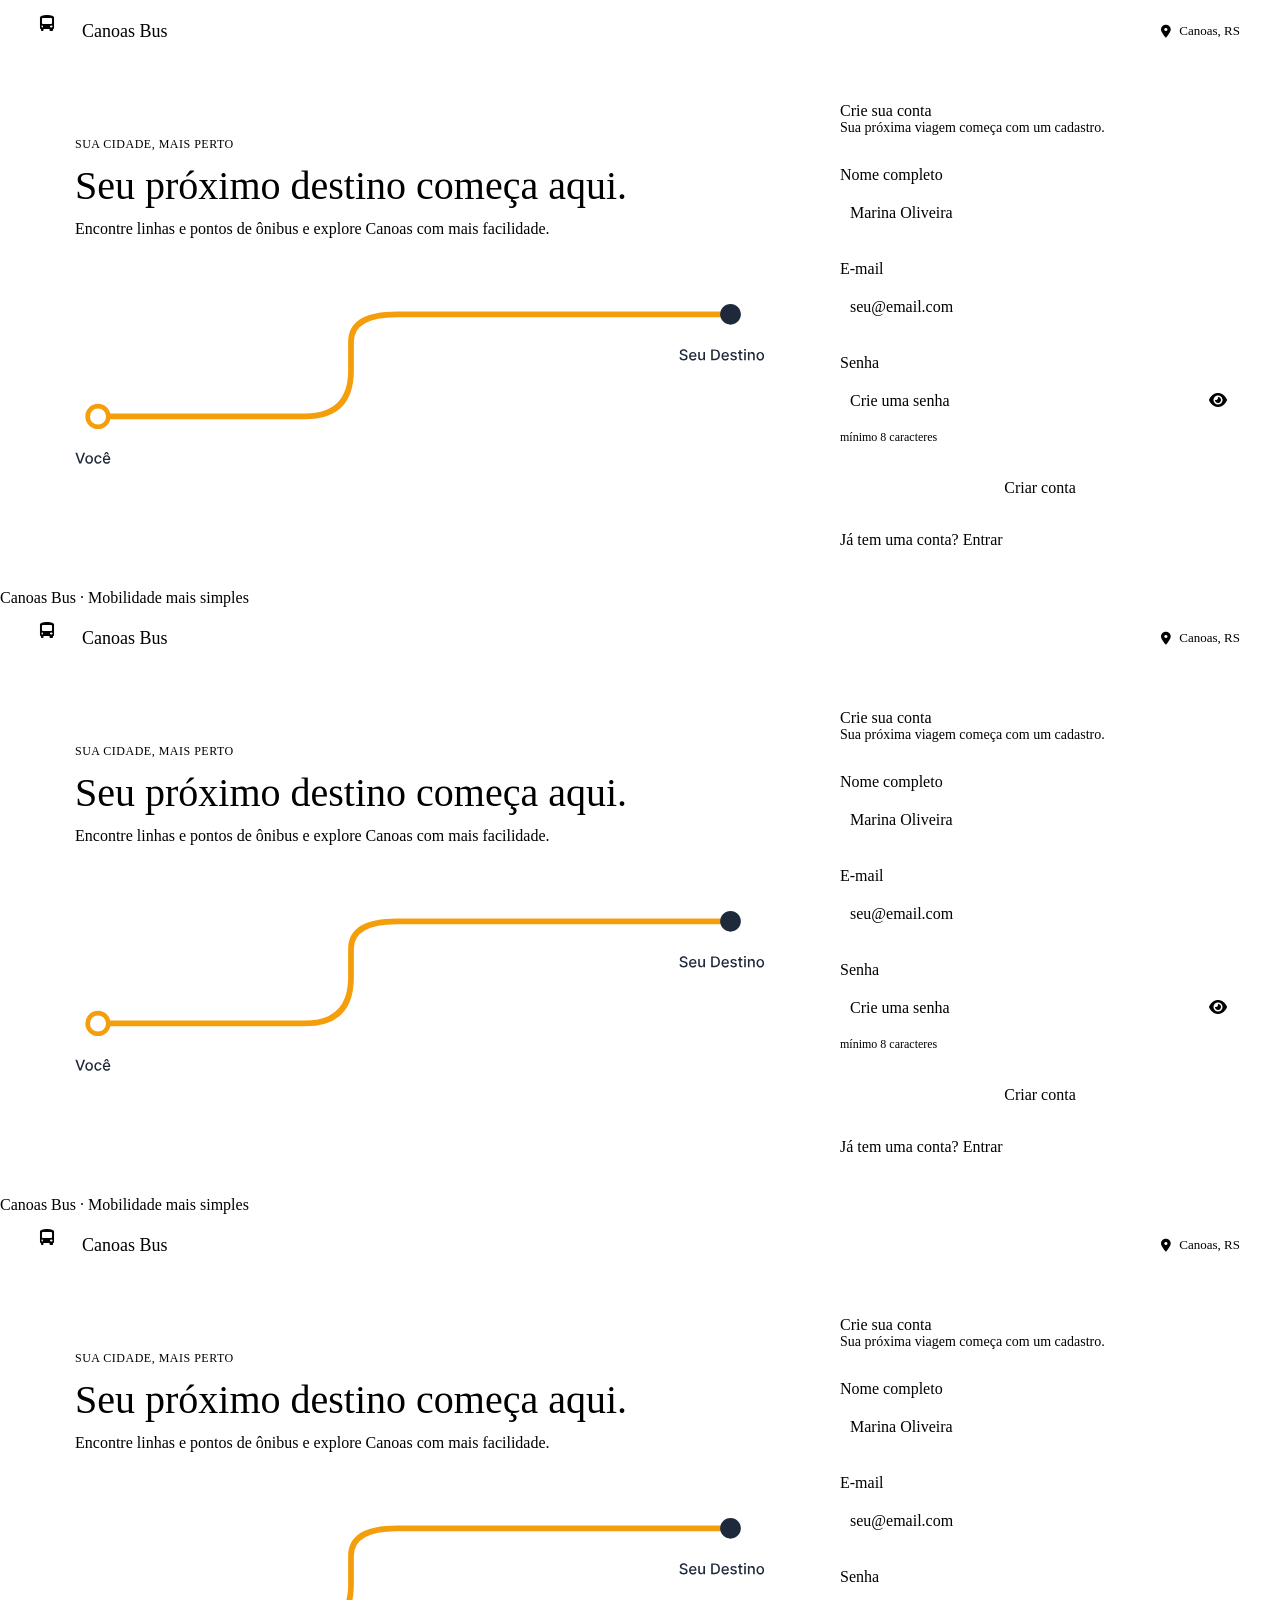
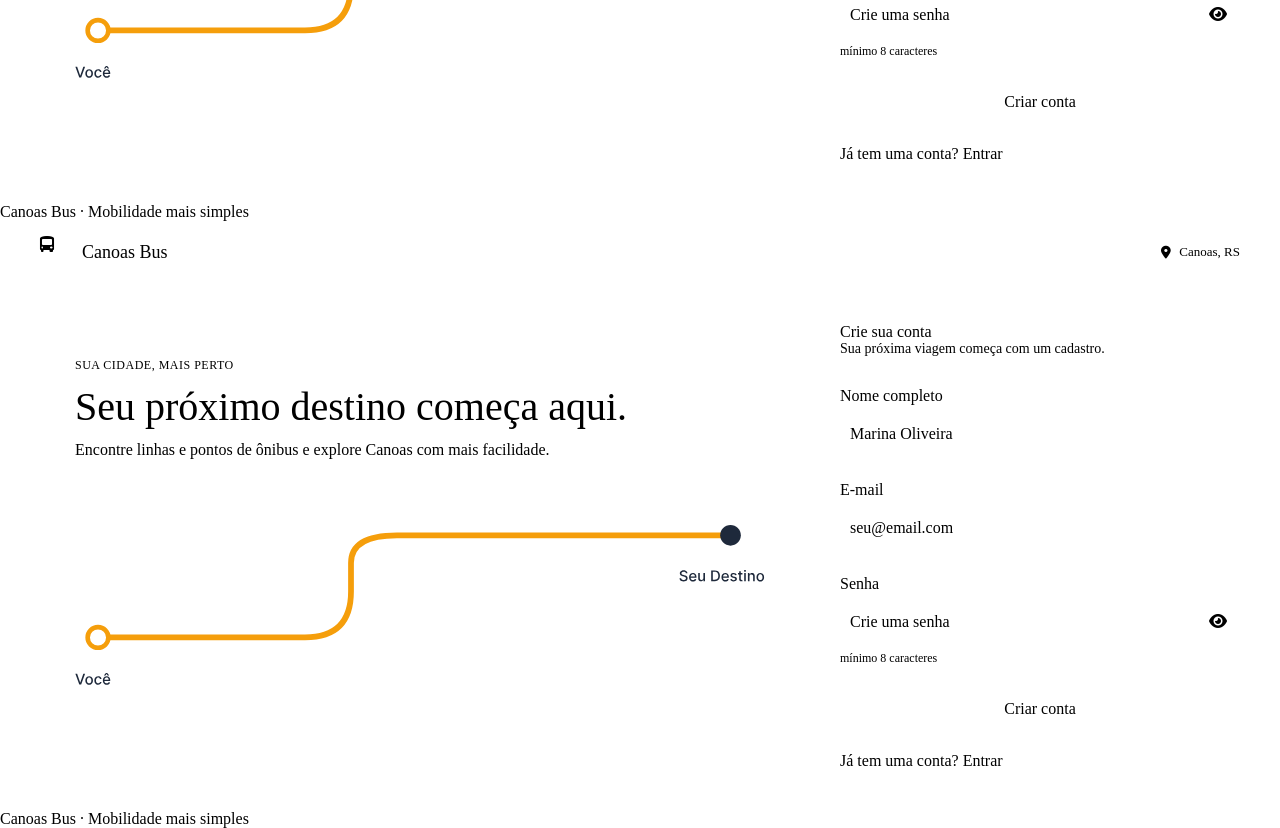
==== commit 24ba9be2: "Merge branch 'US10-/-US11----Visualizar-mapa-digital' into dev" ====
--- a/criar-conta.html
+++ b/criar-conta.html
@@ -14,9 +14,7 @@
       href="https://cdnjs.cloudflare.com/ajax/libs/font-awesome/6.5.2/css/all.min.css"
     />
     <link rel="stylesheet" href="style.css" />
-    <link rel="stylesheet" href="login.css" />
     <script src="script.js" defer></script>
-    <link rel="shortcut icon" href="assets/favicon.ico" type="image/x-icon" />
     <title>Criar conta · Canoas Bus</title>
   </head>
   <body>
@@ -129,7 +127,9 @@
       href="https://cdnjs.cloudflare.com/ajax/libs/font-awesome/6.5.2/css/all.min.css"
     />
     <link rel="stylesheet" href="style.css" />
+    <link rel="stylesheet" href="login.css" />
     <script src="script.js" defer></script>
+    <link rel="shortcut icon" href="assets/favicon.ico" type="image/x-icon" />
     <title>Criar conta · Canoas Bus</title>
   </head>
   <body>
@@ -339,3 +339,116 @@
     </footer>
   </body>
 </html>
+<!doctype html>
+<html lang="pt-br">
+  <head>
+    <meta charset="UTF-8" />
+    <meta name="viewport" content="width=device-width, initial-scale=1.0" />
+    <link rel="preconnect" href="https://fonts.googleapis.com" />
+    <link rel="preconnect" href="https://fonts.gstatic.com" crossorigin />
+    <link
+      href="https://fonts.googleapis.com/css2?family=Inter:ital,opsz,wght@0,14..32,100..900;1,14..32,100..900&display=swap"
+      rel="stylesheet"
+    />
+    <link
+      rel="stylesheet"
+      href="https://cdnjs.cloudflare.com/ajax/libs/font-awesome/6.5.2/css/all.min.css"
+    />
+    <link rel="stylesheet" href="style.css" />
+    <script src="script.js" defer></script>
+    <title>Criar conta · Canoas Bus</title>
+  </head>
+  <body>
+    <!-- Cabeçalho -->
+    <header class="cabecalho">
+      <i class="fa-solid fa-bus-simple cabecalho-logo" aria-hidden="true"></i>
+      <h1 class="cabecalho-titulo">Canoas Bus</h1>
+      <div class="cabecalho-localizacao">
+        <i class="fa-solid fa-location-dot" aria-hidden="true"></i>
+        <p>Canoas, RS</p>
+      </div>
+    </header>
+
+    <!-- Corpo -->
+    <main>
+      <aside class="apresentacao">
+        <p class="apresentacao-slogan">SUA CIDADE, MAIS PERTO</p>
+        <p class="apresentacao-titulo">Seu próximo destino começa aqui.</p>
+        <p class="apresentacao-texto">
+          Encontre linhas e pontos de ônibus e explore Canoas com mais
+          facilidade.
+        </p>
+        <img
+          class="apresentacao-imagem"
+          src="assets/percurso-ilustrativo.svg"
+          alt=""
+        />
+      </aside>
+
+      <div class="recepcao-formulario">
+        <h2>Crie sua conta</h2>
+        <p class="frase-apoio">Sua próxima viagem começa com um cadastro.</p>
+
+        <form class="formulario" id="form-cadastro" action="" novalidate>
+          <div class="campo-preenchimento">
+            <label for="nome">Nome completo</label>
+            <input
+              type="text"
+              id="nome"
+              name="nome"
+              placeholder="Marina Oliveira"
+              autocomplete="name"
+            />
+          </div>
+
+          <div class="campo-preenchimento">
+            <label for="e-mail">E-mail</label>
+            <input
+              type="email"
+              id="e-mail"
+              name="e-mail"
+              placeholder="seu@email.com"
+              autocomplete="email"
+            />
+          </div>
+
+          <div class="campo-preenchimento">
+            <label for="senha">Senha</label>
+            <div class="campo-preenchimento-senha">
+              <input
+                type="password"
+                id="senha"
+                name="senha"
+                placeholder="Crie uma senha"
+                autocomplete="new-password"
+                aria-describedby="requisito"
+                minlength="8"
+              />
+              <button
+                class="botao-mostrar-senha"
+                type="button"
+                aria-label="Mostrar senha"
+              >
+                <i class="fa-solid fa-eye" aria-hidden="true"></i>
+              </button>
+            </div>
+            <p id="requisito" class="campo-requisito">mínimo 8 caracteres</p>
+          </div>
+
+          <p id="mensagem" class="mensagem" role="alert"></p>
+
+          <button type="submit">Criar conta</button>
+        </form>
+
+        <p class="nao-tem-conta">
+          Já tem uma conta? <a href="index.html">Entrar</a>
+        </p>
+      </div>
+    </main>
+
+    <!-- Rodapé -->
+    <footer>
+      <p>Canoas Bus · Mobilidade mais simples</p>
+    </footer>
+  </body>
+</html>
--- a/style.css
+++ b/style.css
@@ -99,6 +99,93 @@
   font-size: 100%;
   font: inherit;
   vertical-align: baseline;
+html,
+body,
+div,
+span,
+applet,
+object,
+iframe,
+h1,
+h2,
+h3,
+h4,
+h5,
+h6,
+p,
+blockquote,
+pre,
+a,
+abbr,
+acronym,
+address,
+big,
+cite,
+code,
+del,
+dfn,
+em,
+img,
+ins,
+kbd,
+q,
+s,
+samp,
+small,
+strike,
+strong,
+sub,
+sup,
+tt,
+var,
+b,
+u,
+i,
+center,
+dl,
+dt,
+dd,
+ol,
+ul,
+li,
+fieldset,
+form,
+label,
+legend,
+table,
+caption,
+tbody,
+tfoot,
+thead,
+tr,
+th,
+td,
+article,
+aside,
+canvas,
+details,
+embed,
+figure,
+figcaption,
+footer,
+header,
+hgroup,
+menu,
+nav,
+output,
+ruby,
+section,
+summary,
+time,
+mark,
+audio,
+video {
+  margin: 0;
+  padding: 0;
+  border: 0;
+  font-size: 100%;
+  font: inherit;
+  vertical-align: baseline;
 }
 <<<<<<< HEAD
 
@@ -156,6 +243,8 @@
 =======
 >>>>>>> US07-US08-US09---Linhas_e_paradas
 table {
+  border-collapse: collapse;
+  border-spacing: 0;
   border-collapse: collapse;
   border-spacing: 0;
 }
--- a/style.css
+++ b/style.css
@@ -99,6 +99,93 @@
   font-size: 100%;
   font: inherit;
   vertical-align: baseline;
+html,
+body,
+div,
+span,
+applet,
+object,
+iframe,
+h1,
+h2,
+h3,
+h4,
+h5,
+h6,
+p,
+blockquote,
+pre,
+a,
+abbr,
+acronym,
+address,
+big,
+cite,
+code,
+del,
+dfn,
+em,
+img,
+ins,
+kbd,
+q,
+s,
+samp,
+small,
+strike,
+strong,
+sub,
+sup,
+tt,
+var,
+b,
+u,
+i,
+center,
+dl,
+dt,
+dd,
+ol,
+ul,
+li,
+fieldset,
+form,
+label,
+legend,
+table,
+caption,
+tbody,
+tfoot,
+thead,
+tr,
+th,
+td,
+article,
+aside,
+canvas,
+details,
+embed,
+figure,
+figcaption,
+footer,
+header,
+hgroup,
+menu,
+nav,
+output,
+ruby,
+section,
+summary,
+time,
+mark,
+audio,
+video {
+  margin: 0;
+  padding: 0;
+  border: 0;
+  font-size: 100%;
+  font: inherit;
+  vertical-align: baseline;
 }
 <<<<<<< HEAD
 
@@ -156,6 +243,8 @@
 =======
 >>>>>>> US07-US08-US09---Linhas_e_paradas
 table {
+  border-collapse: collapse;
+  border-spacing: 0;
   border-collapse: collapse;
   border-spacing: 0;
 }
--- a/style.css
+++ b/style.css
@@ -99,6 +99,93 @@
   font-size: 100%;
   font: inherit;
   vertical-align: baseline;
+html,
+body,
+div,
+span,
+applet,
+object,
+iframe,
+h1,
+h2,
+h3,
+h4,
+h5,
+h6,
+p,
+blockquote,
+pre,
+a,
+abbr,
+acronym,
+address,
+big,
+cite,
+code,
+del,
+dfn,
+em,
+img,
+ins,
+kbd,
+q,
+s,
+samp,
+small,
+strike,
+strong,
+sub,
+sup,
+tt,
+var,
+b,
+u,
+i,
+center,
+dl,
+dt,
+dd,
+ol,
+ul,
+li,
+fieldset,
+form,
+label,
+legend,
+table,
+caption,
+tbody,
+tfoot,
+thead,
+tr,
+th,
+td,
+article,
+aside,
+canvas,
+details,
+embed,
+figure,
+figcaption,
+footer,
+header,
+hgroup,
+menu,
+nav,
+output,
+ruby,
+section,
+summary,
+time,
+mark,
+audio,
+video {
+  margin: 0;
+  padding: 0;
+  border: 0;
+  font-size: 100%;
+  font: inherit;
+  vertical-align: baseline;
 }
 <<<<<<< HEAD
 
@@ -156,6 +243,8 @@
 =======
 >>>>>>> US07-US08-US09---Linhas_e_paradas
 table {
+  border-collapse: collapse;
+  border-spacing: 0;
   border-collapse: collapse;
   border-spacing: 0;
 }
--- a/style.css
+++ b/style.css
@@ -99,6 +99,93 @@
   font-size: 100%;
   font: inherit;
   vertical-align: baseline;
+html,
+body,
+div,
+span,
+applet,
+object,
+iframe,
+h1,
+h2,
+h3,
+h4,
+h5,
+h6,
+p,
+blockquote,
+pre,
+a,
+abbr,
+acronym,
+address,
+big,
+cite,
+code,
+del,
+dfn,
+em,
+img,
+ins,
+kbd,
+q,
+s,
+samp,
+small,
+strike,
+strong,
+sub,
+sup,
+tt,
+var,
+b,
+u,
+i,
+center,
+dl,
+dt,
+dd,
+ol,
+ul,
+li,
+fieldset,
+form,
+label,
+legend,
+table,
+caption,
+tbody,
+tfoot,
+thead,
+tr,
+th,
+td,
+article,
+aside,
+canvas,
+details,
+embed,
+figure,
+figcaption,
+footer,
+header,
+hgroup,
+menu,
+nav,
+output,
+ruby,
+section,
+summary,
+time,
+mark,
+audio,
+video {
+  margin: 0;
+  padding: 0;
+  border: 0;
+  font-size: 100%;
+  font: inherit;
+  vertical-align: baseline;
 }
 <<<<<<< HEAD
 
@@ -156,6 +243,8 @@
 =======
 >>>>>>> US07-US08-US09---Linhas_e_paradas
 table {
+  border-collapse: collapse;
+  border-spacing: 0;
   border-collapse: collapse;
   border-spacing: 0;
 }
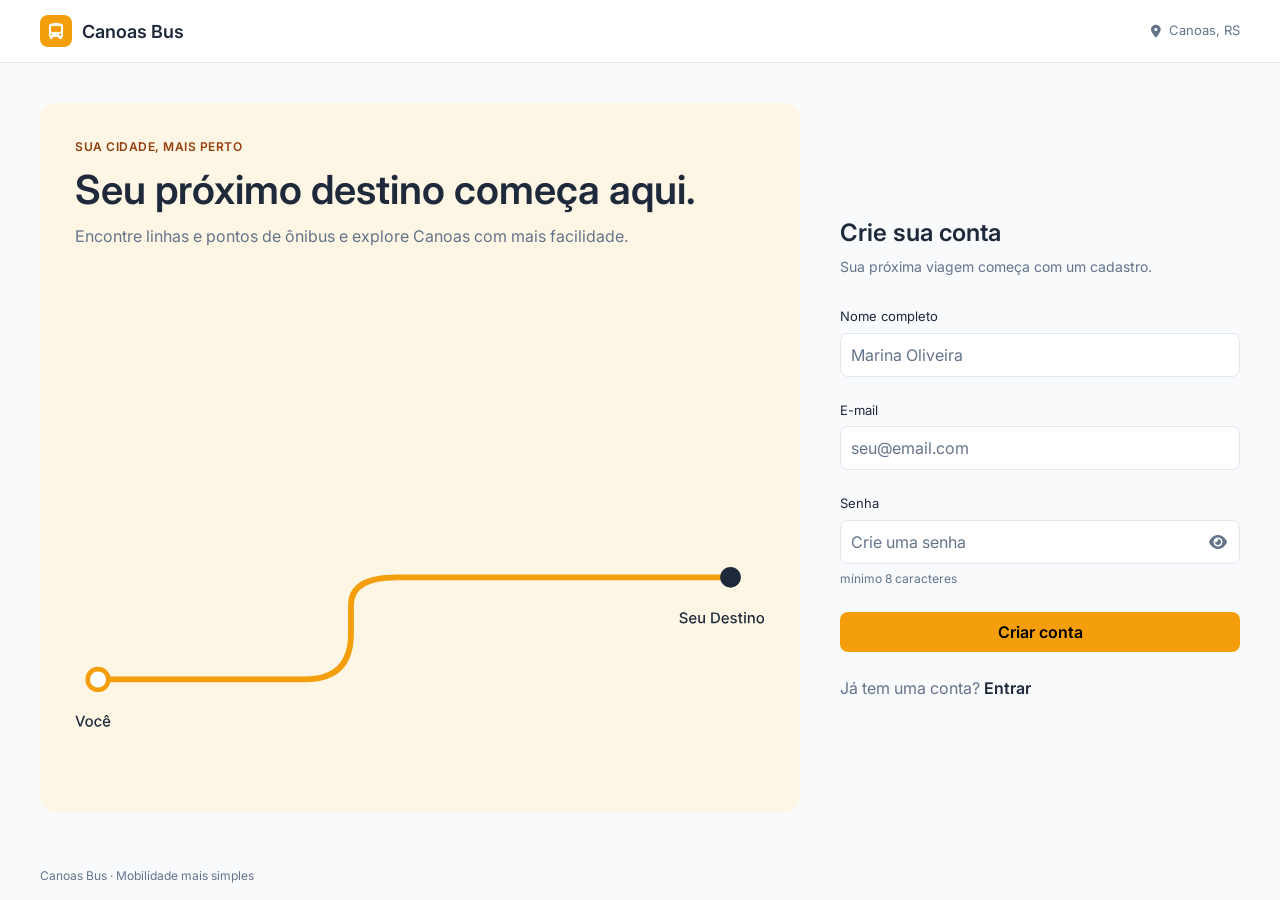
==== commit 7041f69e: "resolvi merge conflito" ====
--- a/criar-conta.html
+++ b/criar-conta.html
@@ -1,116 +1,3 @@
-<!doctype html>
-<html lang="pt-br">
-  <head>
-    <meta charset="UTF-8" />
-    <meta name="viewport" content="width=device-width, initial-scale=1.0" />
-    <link rel="preconnect" href="https://fonts.googleapis.com" />
-    <link rel="preconnect" href="https://fonts.gstatic.com" crossorigin />
-    <link
-      href="https://fonts.googleapis.com/css2?family=Inter:ital,opsz,wght@0,14..32,100..900;1,14..32,100..900&display=swap"
-      rel="stylesheet"
-    />
-    <link
-      rel="stylesheet"
-      href="https://cdnjs.cloudflare.com/ajax/libs/font-awesome/6.5.2/css/all.min.css"
-    />
-    <link rel="stylesheet" href="style.css" />
-    <script src="script.js" defer></script>
-    <title>Criar conta · Canoas Bus</title>
-  </head>
-  <body>
-    <!-- Cabeçalho -->
-    <header class="cabecalho">
-      <i class="fa-solid fa-bus-simple cabecalho-logo" aria-hidden="true"></i>
-      <h1 class="cabecalho-titulo">Canoas Bus</h1>
-      <div class="cabecalho-localizacao">
-        <i class="fa-solid fa-location-dot" aria-hidden="true"></i>
-        <p>Canoas, RS</p>
-      </div>
-    </header>
-
-    <!-- Corpo -->
-    <main>
-      <aside class="apresentacao">
-        <p class="apresentacao-slogan">SUA CIDADE, MAIS PERTO</p>
-        <p class="apresentacao-titulo">Seu próximo destino começa aqui.</p>
-        <p class="apresentacao-texto">
-          Encontre linhas e pontos de ônibus e explore Canoas com mais
-          facilidade.
-        </p>
-        <img
-          class="apresentacao-imagem"
-          src="assets/percurso-ilustrativo.svg"
-          alt=""
-        />
-      </aside>
-
-      <div class="recepcao-formulario">
-        <h2>Crie sua conta</h2>
-        <p class="frase-apoio">Sua próxima viagem começa com um cadastro.</p>
-
-        <form class="formulario" id="form-cadastro" action="" novalidate>
-          <div class="campo-preenchimento">
-            <label for="nome">Nome completo</label>
-            <input
-              type="text"
-              id="nome"
-              name="nome"
-              placeholder="Marina Oliveira"
-              autocomplete="name"
-            />
-          </div>
-
-          <div class="campo-preenchimento">
-            <label for="e-mail">E-mail</label>
-            <input
-              type="email"
-              id="e-mail"
-              name="e-mail"
-              placeholder="seu@email.com"
-              autocomplete="email"
-            />
-          </div>
-
-          <div class="campo-preenchimento">
-            <label for="senha">Senha</label>
-            <div class="campo-preenchimento-senha">
-              <input
-                type="password"
-                id="senha"
-                name="senha"
-                placeholder="Crie uma senha"
-                autocomplete="new-password"
-                aria-describedby="requisito"
-                minlength="8"
-              />
-              <button
-                class="botao-mostrar-senha"
-                type="button"
-                aria-label="Mostrar senha"
-              >
-                <i class="fa-solid fa-eye" aria-hidden="true"></i>
-              </button>
-            </div>
-            <p id="requisito" class="campo-requisito">mínimo 8 caracteres</p>
-          </div>
-
-          <p id="mensagem" class="mensagem" role="alert"></p>
-
-          <button type="submit">Criar conta</button>
-        </form>
-
-        <p class="nao-tem-conta">
-          Já tem uma conta? <a href="index.html">Entrar</a>
-        </p>
-      </div>
-    </main>
-
-    <!-- Rodapé -->
-    <footer>
-      <p>Canoas Bus · Mobilidade mais simples</p>
-    </footer>
-  </body>
-</html>
 <!doctype html>
 <html lang="pt-br">
   <head>
@@ -226,229 +113,3 @@
     </footer>
   </body>
 </html>
-<!doctype html>
-<html lang="pt-br">
-  <head>
-    <meta charset="UTF-8" />
-    <meta name="viewport" content="width=device-width, initial-scale=1.0" />
-    <link rel="preconnect" href="https://fonts.googleapis.com" />
-    <link rel="preconnect" href="https://fonts.gstatic.com" crossorigin />
-    <link
-      href="https://fonts.googleapis.com/css2?family=Inter:ital,opsz,wght@0,14..32,100..900;1,14..32,100..900&display=swap"
-      rel="stylesheet"
-    />
-    <link
-      rel="stylesheet"
-      href="https://cdnjs.cloudflare.com/ajax/libs/font-awesome/6.5.2/css/all.min.css"
-    />
-    <link rel="stylesheet" href="style.css" />
-    <script src="script.js" defer></script>
-    <title>Criar conta · Canoas Bus</title>
-  </head>
-  <body>
-    <!-- Cabeçalho -->
-    <header class="cabecalho">
-      <i class="fa-solid fa-bus-simple cabecalho-logo" aria-hidden="true"></i>
-      <h1 class="cabecalho-titulo">Canoas Bus</h1>
-      <div class="cabecalho-localizacao">
-        <i class="fa-solid fa-location-dot" aria-hidden="true"></i>
-        <p>Canoas, RS</p>
-      </div>
-    </header>
-
-    <!-- Corpo -->
-    <main>
-      <aside class="apresentacao">
-        <p class="apresentacao-slogan">SUA CIDADE, MAIS PERTO</p>
-        <p class="apresentacao-titulo">Seu próximo destino começa aqui.</p>
-        <p class="apresentacao-texto">
-          Encontre linhas e pontos de ônibus e explore Canoas com mais
-          facilidade.
-        </p>
-        <img
-          class="apresentacao-imagem"
-          src="assets/percurso-ilustrativo.svg"
-          alt=""
-        />
-      </aside>
-
-      <div class="recepcao-formulario">
-        <h2>Crie sua conta</h2>
-        <p class="frase-apoio">Sua próxima viagem começa com um cadastro.</p>
-
-        <form class="formulario" id="form-cadastro" action="" novalidate>
-          <div class="campo-preenchimento">
-            <label for="nome">Nome completo</label>
-            <input
-              type="text"
-              id="nome"
-              name="nome"
-              placeholder="Marina Oliveira"
-              autocomplete="name"
-            />
-          </div>
-
-          <div class="campo-preenchimento">
-            <label for="e-mail">E-mail</label>
-            <input
-              type="email"
-              id="e-mail"
-              name="e-mail"
-              placeholder="seu@email.com"
-              autocomplete="email"
-            />
-          </div>
-
-          <div class="campo-preenchimento">
-            <label for="senha">Senha</label>
-            <div class="campo-preenchimento-senha">
-              <input
-                type="password"
-                id="senha"
-                name="senha"
-                placeholder="Crie uma senha"
-                autocomplete="new-password"
-                aria-describedby="requisito"
-                minlength="8"
-              />
-              <button
-                class="botao-mostrar-senha"
-                type="button"
-                aria-label="Mostrar senha"
-              >
-                <i class="fa-solid fa-eye" aria-hidden="true"></i>
-              </button>
-            </div>
-            <p id="requisito" class="campo-requisito">mínimo 8 caracteres</p>
-          </div>
-
-          <p id="mensagem" class="mensagem" role="alert"></p>
-
-          <button type="submit">Criar conta</button>
-        </form>
-
-        <p class="nao-tem-conta">
-          Já tem uma conta? <a href="index.html">Entrar</a>
-        </p>
-      </div>
-    </main>
-
-    <!-- Rodapé -->
-    <footer>
-      <p>Canoas Bus · Mobilidade mais simples</p>
-    </footer>
-  </body>
-</html>
-<!doctype html>
-<html lang="pt-br">
-  <head>
-    <meta charset="UTF-8" />
-    <meta name="viewport" content="width=device-width, initial-scale=1.0" />
-    <link rel="preconnect" href="https://fonts.googleapis.com" />
-    <link rel="preconnect" href="https://fonts.gstatic.com" crossorigin />
-    <link
-      href="https://fonts.googleapis.com/css2?family=Inter:ital,opsz,wght@0,14..32,100..900;1,14..32,100..900&display=swap"
-      rel="stylesheet"
-    />
-    <link
-      rel="stylesheet"
-      href="https://cdnjs.cloudflare.com/ajax/libs/font-awesome/6.5.2/css/all.min.css"
-    />
-    <link rel="stylesheet" href="style.css" />
-    <script src="script.js" defer></script>
-    <title>Criar conta · Canoas Bus</title>
-  </head>
-  <body>
-    <!-- Cabeçalho -->
-    <header class="cabecalho">
-      <i class="fa-solid fa-bus-simple cabecalho-logo" aria-hidden="true"></i>
-      <h1 class="cabecalho-titulo">Canoas Bus</h1>
-      <div class="cabecalho-localizacao">
-        <i class="fa-solid fa-location-dot" aria-hidden="true"></i>
-        <p>Canoas, RS</p>
-      </div>
-    </header>
-
-    <!-- Corpo -->
-    <main>
-      <aside class="apresentacao">
-        <p class="apresentacao-slogan">SUA CIDADE, MAIS PERTO</p>
-        <p class="apresentacao-titulo">Seu próximo destino começa aqui.</p>
-        <p class="apresentacao-texto">
-          Encontre linhas e pontos de ônibus e explore Canoas com mais
-          facilidade.
-        </p>
-        <img
-          class="apresentacao-imagem"
-          src="assets/percurso-ilustrativo.svg"
-          alt=""
-        />
-      </aside>
-
-      <div class="recepcao-formulario">
-        <h2>Crie sua conta</h2>
-        <p class="frase-apoio">Sua próxima viagem começa com um cadastro.</p>
-
-        <form class="formulario" id="form-cadastro" action="" novalidate>
-          <div class="campo-preenchimento">
-            <label for="nome">Nome completo</label>
-            <input
-              type="text"
-              id="nome"
-              name="nome"
-              placeholder="Marina Oliveira"
-              autocomplete="name"
-            />
-          </div>
-
-          <div class="campo-preenchimento">
-            <label for="e-mail">E-mail</label>
-            <input
-              type="email"
-              id="e-mail"
-              name="e-mail"
-              placeholder="seu@email.com"
-              autocomplete="email"
-            />
-          </div>
-
-          <div class="campo-preenchimento">
-            <label for="senha">Senha</label>
-            <div class="campo-preenchimento-senha">
-              <input
-                type="password"
-                id="senha"
-                name="senha"
-                placeholder="Crie uma senha"
-                autocomplete="new-password"
-                aria-describedby="requisito"
-                minlength="8"
-              />
-              <button
-                class="botao-mostrar-senha"
-                type="button"
-                aria-label="Mostrar senha"
-              >
-                <i class="fa-solid fa-eye" aria-hidden="true"></i>
-              </button>
-            </div>
-            <p id="requisito" class="campo-requisito">mínimo 8 caracteres</p>
-          </div>
-
-          <p id="mensagem" class="mensagem" role="alert"></p>
-
-          <button type="submit">Criar conta</button>
-        </form>
-
-        <p class="nao-tem-conta">
-          Já tem uma conta? <a href="index.html">Entrar</a>
-        </p>
-      </div>
-    </main>
-
-    <!-- Rodapé -->
-    <footer>
-      <p>Canoas Bus · Mobilidade mais simples</p>
-    </footer>
-  </body>
-</html>
--- a/style.css
+++ b/style.css
@@ -1,104 +1,12 @@
 @font-face {
   font-family: "Inter";
-<<<<<<< HEAD
-  src: url("/assets/Inter-VariableFont_opsz\,wght.ttf") format("woff2-variations");
-=======
-  src: url("/assets/Inter-VariableFont_opsz\,wght.ttf")
-    format("woff2-variations");
->>>>>>> US07-US08-US09---Linhas_e_paradas
+  src: url("/assets/Inter-VariableFont_opsz,wght.ttf") format("truetype");
   font-weight: 100 900;
   font-style: normal;
   font-display: swap;
 }
 
-/*reset CSS*/
-html,
-body,
-div,
-span,
-applet,
-object,
-iframe,
-h1,
-h2,
-h3,
-h4,
-h5,
-h6,
-p,
-blockquote,
-pre,
-a,
-abbr,
-acronym,
-address,
-big,
-cite,
-code,
-del,
-dfn,
-em,
-img,
-ins,
-kbd,
-q,
-s,
-samp,
-small,
-strike,
-strong,
-sub,
-sup,
-tt,
-var,
-b,
-u,
-i,
-center,
-dl,
-dt,
-dd,
-ol,
-ul,
-li,
-fieldset,
-form,
-label,
-legend,
-table,
-caption,
-tbody,
-tfoot,
-thead,
-tr,
-th,
-td,
-article,
-aside,
-canvas,
-details,
-embed,
-figure,
-figcaption,
-footer,
-header,
-hgroup,
-menu,
-nav,
-output,
-ruby,
-section,
-summary,
-time,
-mark,
-audio,
-video {
-  margin: 0;
-  padding: 0;
-  border: 0;
-  font-size: 100%;
-  font: inherit;
-  vertical-align: baseline;
+/* Reset CSS */
 html,
 body,
 div,
@@ -187,10 +95,7 @@
   font: inherit;
   vertical-align: baseline;
 }
-<<<<<<< HEAD
 
-=======
->>>>>>> US07-US08-US09---Linhas_e_paradas
 article,
 aside,
 details,
@@ -204,33 +109,21 @@
 section {
   display: block;
 }
-<<<<<<< HEAD
 
 body {
   line-height: 1;
 }
 
-=======
-body {
-  line-height: 1;
-}
->>>>>>> US07-US08-US09---Linhas_e_paradas
 ol,
 ul {
   list-style: none;
 }
-<<<<<<< HEAD
 
-=======
->>>>>>> US07-US08-US09---Linhas_e_paradas
 blockquote,
 q {
   quotes: none;
 }
-<<<<<<< HEAD
 
-=======
->>>>>>> US07-US08-US09---Linhas_e_paradas
 blockquote:before,
 blockquote:after,
 q:before,
@@ -238,854 +131,32 @@
   content: "";
   content: none;
 }
-<<<<<<< HEAD
 
-=======
->>>>>>> US07-US08-US09---Linhas_e_paradas
 table {
-  border-collapse: collapse;
-  border-spacing: 0;
   border-collapse: collapse;
   border-spacing: 0;
 }
 
-/*variaveis globais*/
+/* Variáveis globais */
 :root {
   --cor-branco: #ffffff;
   --cor-vermelho: #b91c1c;
   --cor-preto: #1e293b;
   --cor-azul-cinzento: #64748b;
   --cor-laranja: #f59e0b;
-<<<<<<< HEAD
-=======
   --cor-vermelho-claro: #fef2f2;
   --cor-verde-claro: #f0fdf4;
->>>>>>> US07-US08-US09---Linhas_e_paradas
   --cor-laranja-escuro: #d97706;
   --cor-laranja-texto: #92400e;
   --cor-creme: #fef6e4;
   --cor-gelo: #f8fafc;
   --cor-verde: #15803d;
-<<<<<<< HEAD
-  --cor-verde-claro:#F0FDF4;
   --cor-cinza-claro: #e2e8f0;
-  --cor-vermelho-claro:#FEF2F2;
-=======
-  --cor-cinza-claro: #e2e8f0;
->>>>>>> US07-US08-US09---Linhas_e_paradas
   --fonte-global: "Inter", sans-serif;
   --fonte-400: 400;
   --fonte-600: 600;
 }
 
-<<<<<<< HEAD
-/* Tela Login */
-
 * {
   box-sizing: border-box;
-}
-
-body {
-  background-color: var(--cor-gelo);
-  color: var(--cor-preto);
-  font-family: var(--fonte-global);
-  font-weight: var(--fonte-400);
-  line-height: 1.5;
-  display: flex;
-  flex-direction: column;
-  min-height: 100vh;
-}
-
-main {
-  flex-grow: 1;
-  padding: 24px 20px;
-}
-
-h2 {
-  font-size: 24px;
-  font-weight: var(--fonte-600);
-  color: var(--cor-preto);
-  margin-bottom: 5px;
-}
-
-label {
-  font-size: 13px;
-  font-weight: var(--fonte-400);
-  color: var(--cor-preto);
-}
-
-input {
-  width: 100%;
-  height: 44px;
-  padding-left: 10px;
-  padding-right: 10px;
-  background-color: var(--cor-branco);
-  border: 1px solid var(--cor-cinza-claro);
-  border-radius: 8px;
-  font-family: inherit;
-  font-size: inherit;
-}
-
-input::placeholder {
-  color: var(--cor-azul-cinzento);
-}
-
-input:focus {
-  outline: 2px solid var(--cor-laranja);
-}
-
-button {
-  font-family: inherit;
-  font-size: inherit;
-  width: 100%;
-  background-color: var(--cor-laranja);
-  border: none;
-  border-radius: 8px;
-  font-weight: var(--fonte-600);
-  cursor: pointer;
-  padding: 10px;
-}
-
-button:hover {
-  background-color: var(--cor-laranja-escuro);
-}
-
-footer {
-  font-size: 12px;
-  color: var(--cor-azul-cinzento);
-  padding: 15px 20px;
-}
-
-a {
-  color: var(--cor-preto);
-  font-weight: var(--fonte-600);
-  text-decoration: none;
-}
-
-.nao-tem-conta {
-  color: var(--cor-azul-cinzento);
-  padding-top: 24px;
-}
-
-/* Cabeçalho */
-
-.cabecalho {
-  background-color: var(--cor-branco);
-  border-bottom: 1px solid var(--cor-cinza-claro);
-  padding: 15px;
-  display: flex;
-  align-items: center;
-  gap: 10px;
-}
-
-.cabecalho-titulo {
-  font-weight: var(--fonte-600);
-  font-size: 18px;
-}
-
-.cabecalho-logo {
-  width: 32px;
-  height: 32px;
-  background-color: var(--cor-laranja);
-  color: var(--cor-branco);
-  border-radius: 8px;
-  display: flex;
-  align-items: center;
-  justify-content: center;
-  font-size: 16px;
-}
-
-.cabecalho-localizacao {
-  display: none;
-}
-
-/* Formulário */
-
-.frase-apoio {
-  font-size: 14px;
-  color: var(--cor-azul-cinzento);
-  margin-bottom: 30px;
-}
-
-.formulario {
-  display: flex;
-  flex-direction: column;
-  gap: 24px;
-}
-
-.campo-preenchimento {
-  display: flex;
-  flex-direction: column;
-  gap: 6px;
-}
-
-.campo-preenchimento-senha {
-  position: relative;
-}
-
-.campo-preenchimento-senha input {
-  padding-right: 44px;
-}
-
-.botao-mostrar-senha {
-  position: absolute;
-  top: 50%;
-  right: 6px;
-  transform: translateY(-50%);
-  width: 32px;
-  height: 32px;
-  padding: 0;
-  background-color: transparent;
-  color: var(--cor-azul-cinzento);
-}
-
-.botao-mostrar-senha:hover {
-  background-color: transparent;
-  color: var(--cor-preto);
-}
-
-/* Card de apresentação (só aparece no desktop) */
-
-.apresentacao {
-  display: none;
-}
-
-
-.campo-requisito {
-  font-size: 12px;
-  color: var(--cor-azul-cinzento);
-}
-
-.mensagem {
-  font-size: 14px;
-  font-weight: var(--fonte-600);
-}
-
-.mensagem:empty {
-  display: none;
-}
-
-.mensagem-erro {
-  color: var(--cor-vermelho);
-}
-
-.mensagem-sucesso {
-  color: var(--cor-verde);
-}
-
-/* Desktop */
-
-@media (min-width: 768px) {
-  .cabecalho {
-    padding-left: 40px;
-    padding-right: 40px;
-  }
-
-  .cabecalho-localizacao {
-    display: flex;
-    align-items: center;
-    gap: 8px;
-    margin-left: auto;
-    font-size: 13px;
-    color: var(--cor-azul-cinzento);
-  }
-
-  main {
-    display: flex;
-    gap: 40px;
-    padding: 40px;
-  }
-
-  footer {
-    padding-left: 40px;
-    padding-right: 40px;
-  }
-
-  .apresentacao {
-    display: flex;
-    flex-direction: column;
-    flex: 1;
-    background-color: var(--cor-creme);
-    border-radius: 16px;
-    padding: 35px;
-  }
-
-  .apresentacao-slogan {
-    font-size: 12px;
-    font-weight: var(--fonte-600);
-    color: var(--cor-laranja-texto);
-    letter-spacing: 0.5px;
-  }
-
-  .apresentacao-titulo {
-    font-size: 40px;
-    font-weight: var(--fonte-600);
-    color: var(--cor-preto);
-    line-height: 1.2;
-    margin-top: 10px;
-    margin-bottom: 10px;
-  }
-
-  .apresentacao-texto {
-    font-size: 16px;
-    color: var(--cor-azul-cinzento);
-  }
-
-  .apresentacao-imagem {
-    width: 100%;
-    height: auto;
-    margin-top: auto;
-    padding-top: 50px;
-  }
-
-  .recepcao-formulario {
-    flex: 1;
-    max-width: 400px;
-    margin: 0 auto;
-    align-self: center;
-  }
-}
-
-/**************************************************/
-/*****************DADOS ATUALIZADOS****************/
-/**************************************************/
-
-body {
-  font-family: 'Inter', sans-serif;
-  background-color:var(--cor-gelo);
-  margin: 0;
-  padding: 0;
-  color: var(--cor-preto);
-}
-
-.cabecalho {
-  background-color: var(--cor-branco);
-  border-bottom: 1px solid var(--cor-cinza-claro);
-  padding: 15px 0;
-  display: flex;
-  align-items: center;
-}
-
-.cabecalho-logo {
-  width: 32px;
-  height: 32px;
-  background-color: var(--cor-laranja);
-  color: var(--cor-branco);
-  border-radius: 8px;
-  display: flex;
-  align-items: center;
-  justify-content: center;
-  margin-left: 64px;
-}
-
-.cabecalho-logo img {
-  width: 40px;
-  height: 40px;
-}
-
-.cabecalho-titulo {
-  font-weight: var(--fonte-600);
-  font-size: 18px;
-  margin-left: 12px;
-  color: var(--cor-preto);
-}
-
-.cabecalho-opcoes {
-  display: flex;
-  flex-direction: row;
-  margin-left: 80px;
-  gap: 2.5rem;
-}
-
-.cabecalho-opcoes a {
-  text-decoration: none;
-  color: var(--cor-azul-cinzento);
-  font-size: 14px;
-}
-
-.cabecalho-opcoes a.ativo {
-  color: var(--cor-preto);
-  font-weight: 600;
-  position: relative;
-}
-
-.cabecalho-opcoes a.ativo::after {
-  content: '';
-  position: absolute;
-  bottom: -23px;
-  left: 0;
-  width: 100%;
-  height: 3px;
-  background-color: var(--cor-laranja);
-}
-
-.cabecalho-usuario-sair {
-  display: flex;
-  flex-direction: row;
-  align-items: center;
-  gap: 2.5rem;
-  margin-left: auto;
-  margin-right: 64px;
-}
-
-.cabecalho-usuario {
-  color: var(--cor-azul-cinzento);
-  font-size: 14px;
-}
-
-.cabecalho-sair {
-  display: flex;
-  align-items: center;
-  gap: 8px;
-}
-
-.cabecalho-sair a {
-  text-decoration: none;
-  color: var(--cor-preto);
-}
-
-.cabecalho-sair img {
-  width: 16px;
-  height: 16px;
-}
-
-.main-dados {
-  display: flex;
-  flex-direction: column;
-  max-width: 1200px;
-  margin: 40px auto;
-  padding: 0 24px;
-}
-
-.btn-menu {
-  display: none;
-  background: none;
-  border: none;
-  font-size: 20px;
-  cursor: pointer;
-  color: var(--cor-preto);
-}
-
-.breadcrumb {
-  font-size: 12px;
-  font-weight: bold;
-  color: var(--cor-azul-cinzento);
-  text-transform: uppercase;
-  letter-spacing: 0.5px;
-  list-style: none;
-  padding: 0;
-  margin: 0 0 12px 0;
-}
-
-.breadcrumb a {
-  color: var(--cor-azul-cinzento);
-  text-decoration: none;
-}
-
-.dados-titulo {
-  margin: 0 0 4px 0;
-  color: var(--cor-preto);
-  font-size: 2rem;
-  font-weight: 600;
-}
-
-.dados-subtitulo {
-  color: var(--cor-azul-cinzento);
-  font-size: 14px;
-}
-
-.principal-dados {
-  display: flex;
-  flex-direction: row;
-  background-color: var(--cor-branco);
-  border-radius: 12px;
-  margin-top: 24px;
-  border: 1px solid var(--cor-cinza-claro);
-  justify-content: space-between;
-  padding: 32px;
-  gap: 40px;
-}
-
-.secao-dados {
-  flex: 1;
-  display: flex;
-  flex-direction: column;
-}
-
-.secao-dados h2 {
-  font-size: 18px;
-  font-weight: 600;
-  margin: 0 0 4px 0;
-  color: var(--cor-preto);
-}
-
-.secao-dados > span {
-  font-size: 14px;
-  color: var(--cor-azul-cinzento);
-  margin-bottom: 24px;
-}
-
-.campo-preenchimento {
-  display: flex;
-  flex-direction: column;
-  margin-bottom: 20px;
-}
-
-.campo-preenchimento label {
-  font-size: 14px;
-  font-weight: 500;
-  color: var(--cor-preto);
-  margin-bottom: 8px;
-}
-
-.campo-preenchimento input {
-  height: 48px;
-  padding: 0 16px;
-  border: 1px solid var(--cor-cinza-claro);
-  border-radius: 8px;
-  font-size: 14px;
-  color: var(--cor-preto);
-  outline: none;
-  transition: border-color 0.2s;
-}
-
-.campo-preenchimento input:focus {
-  border-color: var(--cor-laranja);
-}
-
-.campo-preenchimento-senha {
-  position: relative;
-  display: flex;
-  align-items: center;
-}
-
-.campo-preenchimento-senha input {
-  width: 100%;
-}
-
-.botao-mostrar-senha {
-  position: absolute;
-  right: 16px;
-  background: none;
-  border: none;
-  cursor: pointer;
-  color: var(--cor-azul-cinzento);
-  font-size: 16px;
-}
-
-.campo-requisito {
-  font-size: 12px;
-  color: var(--cor-azul-cinzento);
-  margin: 6px 0 0 0;
-}
-
-.secao-frase {
-  width: 320px;
-  padding-left: 32px;
-  border-left: 1px solid var(--cor-cinza-claro);
-  display: flex;
-  flex-direction: column;
-  justify-content: center;
-}
-
-.secao-frase h3 {
-  margin: 0 0 12px 0;
-  font-size: 18px;
-  font-weight: var(--fonte-600);
-  color: var(--cor-preto);
-}
-
-.secao-frase p {
-  margin: 0;
-  font-size: 14px;
-  color: var(--cor-azul-cinzento);
-  line-height: 1.5;
-}
-
-.acoes-formulario {
-  display: flex;
-  align-items: center;
-  gap: 16px;
-  margin-top: 24px;
-}
-
-.btn-salvar {
-  height: 48px;
-  width: 180px;
-  background-color: var(--cor-laranja);
-  color: var(--cor-preto);
-  font-weight: 600;
-  border: none;
-  border-radius: 12px;
-  cursor: pointer;
-  transition: filter 0.2s;
-}
-
-.btn-salvar:hover {
-  filter: brightness(0.95);
-}
-
-.status-atualizado {
-  background-color: var(--cor-verde-claro);
-  color: var(--cor-verde);
-  padding: 12px 20px;
-  border-radius: 8px;
-  font-size: 14px;
-  font-weight: 500;
-}
-
-.secao-excluir {
-  display: flex;
-  justify-content: space-between;
-  align-items: center;
-  background-color: var(--cor-branco);
-  border: 1px solid var(--cor-cinza-claro);
-  border-radius: 12px;
-  padding: 24px;
-  margin-top: 32px;
-}
-
-.secao-excluir-esquerda p {
-  font-size: 16px;
-  font-weight: 600;
-  color: var(--cor-preto);
-  margin: 0 0 4px 0;
-}
-
-.secao-excluir-esquerda span {
-  font-size: 14px;
-  color: var(--cor-azul-cinzento);
-}
-
-.btn-excluir {
-  background-color: var(--cor-vermelho-claro);
-  color: var(--cor-vermelho);
-  border: none;
-  border-radius: 6px;
-  padding: 10px 16px;
-  font-size: 14px;
-  font-weight: 500;
-  cursor: pointer;
-  transition: background-color 0.2s ease;
-}
-
-/* Esconde o checkbox original */
-.modal-checkbox {
-  display: none;
-}
-
-/* O seu botão de exclusão (que agora é um label funcional) */
-.btn-excluir {
-  background-color: #dc3545; /* Vermelho padrão para ações destrutivas */
-  color: white;
-  padding: 10px 20px;
-  border-radius: 5px;
-  cursor: pointer;
-  font-family: sans-serif;
-  font-size: 14px;
-  font-weight: bold;
-  display: inline-block;
-  border: none;
-  transition: background 0.2s;
-  text-align: center;
-}
-
-.btn-excluir:hover {
-  background-color: #b02a37;
-}
-
-/* Fundo escuro do modal (Overlay) */
-.modal-overlay {
-  position: fixed;
-  top: 0;
-  left: 0;
-  width: 100%;
-  height: 100%;
-  background-color: rgba(0, 0, 0, 0.5);
-  display: flex;
-  justify-content: center;
-  align-items: center;
-  
-  /* Estado inicial: Oculto */
-  opacity: 0;
-  pointer-events: none;
-  transition: opacity 0.3s ease;
-}
-
-/* Caixa de conteúdo do modal */
-.modal-container {
-  background: white;
-  padding: 30px;
-  border-radius: 8px;
-  width: 90%;
-  max-width: 400px;
-  box-shadow: 0 4px 10px rgba(0, 0, 0, 0.2);
-  transform: translateY(-20px);
-  transition: transform 0.3s ease;
-}
-
-.modal-container h2 {
-  margin-top: 0;
-  color: #333;
-}
-
-.modal-container p {
-  color: #666;
-  margin-bottom: 20px;
-}
-
-
-.modal-btns {
-  display: flex;
-  justify-content: flex-end;
-  gap: 10px;
-}
-
-
-.btn-cancelar {
-  background-color: var(--cor-branco);
-  color: var(--cor-preto);
-  padding: 8px 16px;
-  border-radius: 4px;
-  cursor: pointer;
-  font-size: 14px;
-  border:1px solid var(--cor-azul-cinzento);
-}
-
-.btn-confirmar-exclusao {
-  background-color: var(--cor-vermelho);
-  color: var(--cor-branco);
-  padding: 8px 16px;
-  border-radius: 4px;
-  cursor: pointer;
-  border: none;
-  font-size: 14px;
-}
-
-.btn-confirmar-exclusao:hover {
-  background-color:var(--cor-vermelho);
-}
-
-.modal-checkbox:checked ~ .modal-overlay {
-  opacity: 1;
-  pointer-events: auto;
-}
-
-.modal-checkbox:checked ~ .modal-overlay .modal-container {
-  transform: translateY(0);
-}
-
-/**************************************************/
-/********************* MOBILE *********************/
-/**************************************************/
-
-@media (max-width: 768px) {
-  .cabecalho-logo {
-    margin-left: 16px;
-  }
-
-  .cabecalho-opcoes,
-  .cabecalho-usuario-sair {
-    display: none;
-  }
-
-  .btn-menu {
-    display: block;
-    margin-left: auto;
-    margin-right: 16px;
-  }
-
-  .main-dados {
-    margin: 20px 16px;
-    padding: 0;
-  }
-
-  .dados-titulo {
-    font-size: 1.5rem;
-  }
-
-  .principal-dados {
-    flex-direction: column;
-    padding: 20px;
-    margin-top: 16px;
-    gap: 0;
-  }
-
-  .secao-frase {
-    display: none;
-  }
-
-  .secao-dados {
-    width: 100%;
-    margin: 0;
-  }
-
-  .acoes-formulario {
-    flex-direction: column;
-    align-items: stretch;
-  }
-
-  .btn-salvar {
-    width: 100%;
-    max-width: none;
-  }
-
-  .status-atualizado {
-    text-align: center;
-  }
-
-  .secao-excluir {
-    flex-direction: column;
-    align-items: flex-start;
-    gap: 16px;
-  }
-
-  .secao-excluir-direita {
-    width: 100%;
-  }
-
-  .btn-excluir {
-    width: 100%;
-  }
-}
-
-/**************************************************/
-/**************** CABECALHO ADMIN ****************/
-/**************************************************/
-
-.cabecalho-admin {
-  background-color: var(--cor-branco);
-  border-bottom: 1px solid var(--cor-cinza-claro);
-  padding: 15px;
-  display: flex;
-  flex-direction: row;
-  gap: 10px;
-}
-
-.cabecalho-admin img {
-  margin-left: 64px;
-}
-
-.cabecalho-admin h1 {
-  font-weight: var(--fonte-600);
-  font-size: 18px;
-}
-
-.nav-admin {
-  margin-left: 116px;
-}
-
-.nav-admin ul {
-  gap: 71px;
-  display: flex;
-  flex-direction: row;
-  align-items: center;
-  list-style: none;
-  padding: 0;
-  margin: 0;
-}
-=======
-* {
-  box-sizing: border-box;
-}
->>>>>>> US07-US08-US09---Linhas_e_paradas
+}
